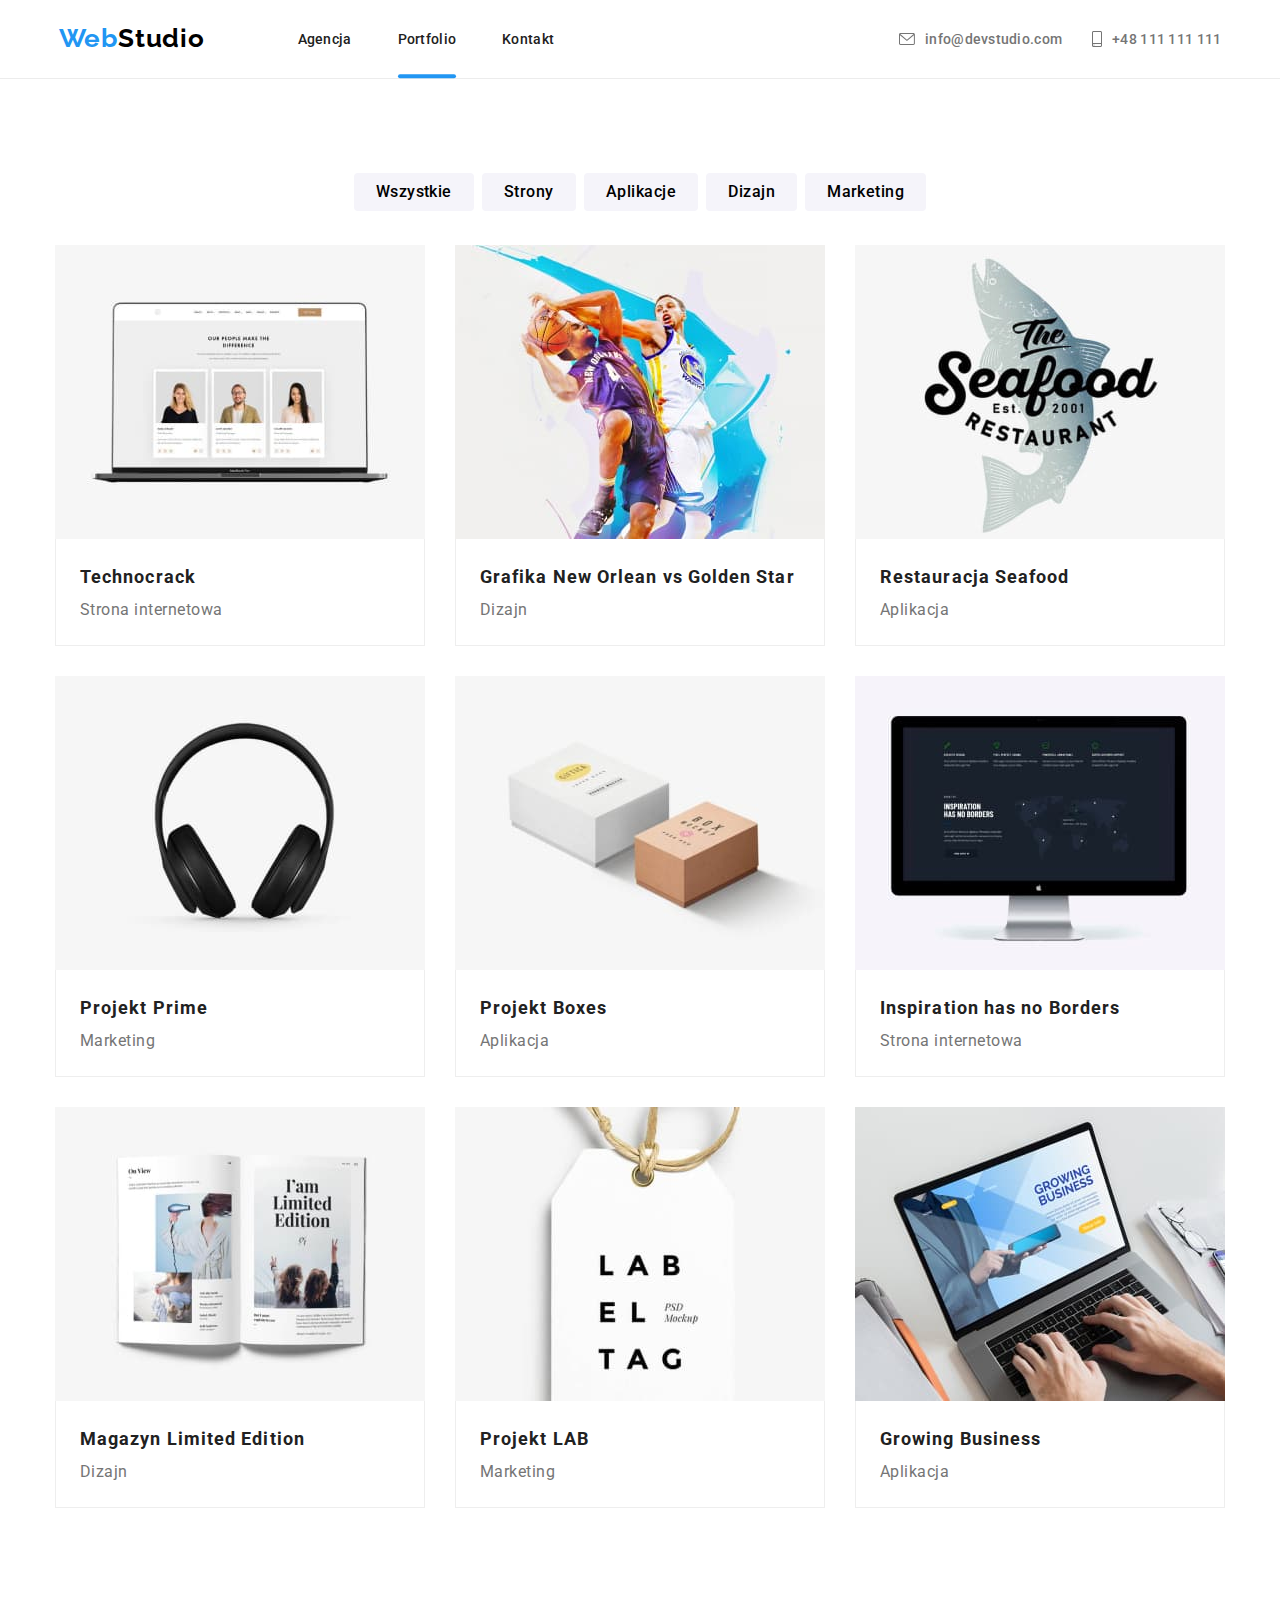
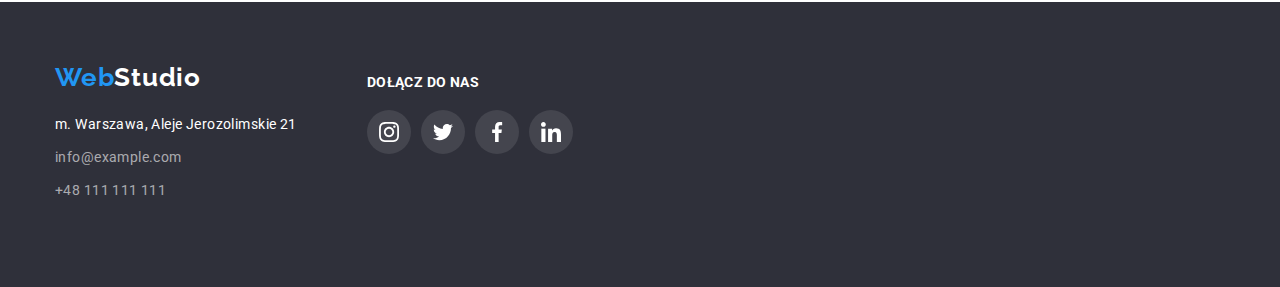
==== portfolio.html @ c6fe7dc9 "utworzenie repozytorium" ====
<!DOCTYPE html>
<html lang="en">
<head>
      <meta charset="UTF-8">
      <meta http-equiv="X-UA-Compatible" content="IE=edge">
      <meta name="viewport" content="width=device-width, initial-scale=1.0">
      <link rel="stylesheet" href="https://cdnjs.cloudflare.com/ajax/libs/modern-normalize/1.0.0/modern-normalize.min.css" />
      <link rel="stylesheet" href="css/style.css" />
      <link rel="preconnect" href="https://fonts.googleapis.com">
      <link rel="preconnect" href="https://fonts.gstatic.com" crossorigin>
      <link href="https://fonts.googleapis.com/css2?family=Raleway:wght@700&family=Roboto:wght@400;500;700;900&display=swap"
            rel="stylesheet">
      <title>Portfolio</title>
</head>
<body>
      <header class="main-header section">
            <div class="container">
                  <!--logo-->
                  <a class="logo-header" href="index.html"><span class="span-logo">Web</span>Studio</a>
                  <!--menu-->
                  <nav>
                        <ul class="navigation-list list">
                              <li class="navigation-item">
                                    <a class="navigation-item-link" href="index.html">Agencja</a>
                              </li>
                              <li class="navigation-item">
                                    <a class="navigation-item-link active" href="portfolio.html">Portfolio</a>
                              </li>
                              <li class="navigation-item">
                                    <a class="navigation-item-link" href="#">Kontakt</a>
                              </li>
                        </ul>
                  </nav>
      
                  <a class="navigation-mail" href="mailto:info@devstudio.com"><svg class="mail-icon" width="16" height="12">
                              <use href="images/icons.svg#icon-envelope"></use>
                        </svg>info@devstudio.com</a>
                  <a class="navigation-phone" href="tel:48111111111"><svg class="phone-icon" width="10" height="16">
                              <use href="images/icons.svg#icon-smartphone"></use>
                        </svg>+48 111 111 111</a>
            </div>
      </header>
      <main class="main-content">
            <div class="container">
            <section class="buttons section">
                  <ul class="buttons-list list">
                        <li class="buttons-list-item"><button class="buttons-list-item-button"  type="button">
                              Wszystkie
                        </button></li>
                        <li class="buttons-list-item"><button class="buttons-list-item-button" type="button">
                              Strony
                        </button></li>
                        <li class="buttons-list-item"><button class="buttons-list-item-button" type="button">
                              Aplikacje
                        </button></li>
                        <li class="buttons-list-item"><button class="buttons-list-item-button" type="button">
                              Dizajn
                        </button></li>
                        <li class="buttons-list-item"><button class="buttons-list-item-button" type="button">
                              Marketing
                        </button></li>
                  </ul>
            </section>
            </div>
            <section class="images section">
            <div class="container">
                  <ul class="images-list list">
                        <li class="images-list-item">
                              <figure class="images-list-item-figure">
                                    <div class="images-list-image-container">
                                          <img 
                                          src="images/portfoliostrona.jpg" 
                                          alt="laptop z otwartą stroną internetową"
                                          width="370"
                                          height="294">
                                          <div class="images-list-image-overlay">
                                              <p class="images-list-overlay-paragraph">Technocrack jest popularną platformą wykorzystywaną do rozpowszechniania koronawirusa. Firmy wykorzystują tę platformę do celów szpiegowskich i ataków na niezabezpieczone serwery konkurencji</p>  
                                          </div>
                                    </div>
                                    <figcaption class="images-caption"><span class="images-caption-title">Technocrack</br></span>Strona internetowa</figcaption>
                              </figure>
                        </li>
                        <li class="images-list-item">
                              <figure class="images-list-item-figure">
                                    <div class="images-list-image-container">
                                          <img 
                                          src="images/portfoliodizajn.jpg" 
                                          alt="koszykarze"
                                          width="370"
                                          height="294">
                                          <div class="images-list-image-overlay">
                                               <p class="images-list-overlay-paragraph">Technocrack jest popularną platformą wykorzystywaną do rozpowszechniania koronawirusa. Firmy wykorzystują tę platformę do celów szpiegowskich i ataków na niezabezpieczone serwery konkurencji</p> 
                                          </div>
                                    </div>
                                    <figcaption class="images-caption"><span class="images-caption-title">Grafika New Orlean vs Golden Star</br></span>Dizajn</figcaption>
                              </figure>
                        </li>
                        <li class="images-list-item">
                              <figure class="images-list-item-figure">
                                    <div class="images-list-image-container">
                                          <img 
                                          src="images/portfolioaplikacja.jpg" 
                                          alt="szyld restauracji seafood"
                                          width="370"
                                          height="294">
                                          <div class="images-list-image-overlay">
                                              <p class="images-list-overlay-paragraph">Technocrack jest popularną platformą wykorzystywaną do rozpowszechniania koronawirusa. Firmy wykorzystują tę platformę do celów szpiegowskich i ataków na niezabezpieczone serwery konkurencji</p>  
                                          </div>
                                    </div>
                                    <figcaption class="images-caption"><span class="images-caption-title">Restauracja Seafood</br></span>Aplikacja</figcaption>
                              </figure>
                        </li>
                        <li class="images-list-item">
                              <figure class="images-list-item-figure">
                                    <div class="images-list-image-container">
                                          <img 
                                          src="images/portfoliomarketing.jpg" 
                                          alt="słuchawki bezprzewodowe"
                                          width="370"
                                          height="294">
                                          <div class="images-list-image-overlay">
                                              <p class="images-list-overlay-paragraph">Technocrack jest popularną platformą wykorzystywaną do rozpowszechniania koronawirusa. Firmy wykorzystują tę platformę do celów szpiegowskich i ataków na niezabezpieczone serwery konkurencji</p>  
                                          </div>
                                    </div>
                                    <figcaption class="images-caption"><span class="images-caption-title">Projekt Prime</br></span>Marketing</figcaption>
                              </figure>
                        </li>
                        <li class="images-list-item">
                              <figure class="images-list-item-figure">
                                    <div class="images-list-image-container">
                                          <img 
                                          src="images/portfolioaplikacja2.jpg" 
                                          alt="białe i brązowe pudełko obok siebie"
                                          width="370"
                                          height="294">
                                          <div class="images-list-image-overlay">
                                               <p class="images-list-overlay-paragraph">Technocrack jest popularną platformą wykorzystywaną do rozpowszechniania koronawirusa. Firmy wykorzystują tę platformę do celów szpiegowskich i ataków na niezabezpieczone serwery konkurencji</p> 
                                          </div>
                                    </div>
                                    <figcaption class="images-caption"><span class="images-caption-title">Projekt Boxes</br></span>Aplikacja</figcaption>
                              </figure>
                        </li>
                        <li class="images-list-item">
                              <figure class="images-list-item-figure">
                                    <div class="images-list-image-container">
                                          <img 
                                          src="images/portfoliostrona2.jpg" 
                                          alt="monitor z wyświetloną na nim mapą świata"
                                          width="370"
                                          height="294">
                                          <div class="images-list-image-overlay">
                                              <p class="images-list-overlay-paragraph">Technocrack jest popularną platformą wykorzystywaną do rozpowszechniania koronawirusa. Firmy wykorzystują tę platformę do celów szpiegowskich i ataków na niezabezpieczone serwery konkurencji</p>  
                                          </div>
                                    </div>
                                    <figcaption class="images-caption"><span class="images-caption-title">Inspiration has no Borders</br></span>Strona internetowa</figcaption>
                              </figure>
                        </li>
                        <li class="images-list-item">
                              <figure class="images-list-item-figure">
                                    <div class="images-list-image-container">
                                          <img 
                                          src="images/portfoliodizajn2.jpg" 
                                          alt="otwarta książka w środku tekst i obrazek"
                                          width="370"
                                          height="294">
                                          <div class="images-list-image-overlay">
                                              <p class="images-list-overlay-paragraph">Technocrack jest popularną platformą wykorzystywaną do rozpowszechniania koronawirusa. Firmy wykorzystują tę platformę do celów szpiegowskich i ataków na niezabezpieczone serwery konkurencji</p>  
                                          </div>
                                    </div>
                                    <figcaption class="images-caption"><span class="images-caption-title">Magazyn Limited Edition</br></span>Dizajn</figcaption>
                              </figure>
                        </li>
                        <li class="images-list-item">
                              <figure class="images-list-item-figure">
                                    <div class="images-list-image-container">
                                          <img 
                                          src="images/portfoliomarketing2.jpg" 
                                          alt="zawieszka-label"
                                          width="370"
                                          height="294">
                                          <div class="images-list-image-overlay">
                                             <p class="images-list-overlay-paragraph">Technocrack jest popularną platformą wykorzystywaną do rozpowszechniania koronawirusa. Firmy wykorzystują tę platformę do celów szpiegowskich i ataków na niezabezpieczone serwery konkurencji</p>   
                                          </div>
                                    </div>
                                    <figcaption class="images-caption"><span class="images-caption-title">Projekt LAB</br></span>Marketing</figcaption>
                              </figure>
                        </li>
                        <li class="images-list-item">
                              <figure class="images-list-item-figure">
                                    <div class="images-list-image-container">
                                          <img 
                                          src="images/portfolioaplikacja3.jpg" 
                                          alt="osoba pracująca przy laptopie-widać tylko ręce na klawiaturze"
                                          width="370"
                                          height="294">
                                          <div class="images-list-image-overlay">
                                              <p class="images-list-overlay-paragraph">Technocrack jest popularną platformą wykorzystywaną do rozpowszechniania koronawirusa. Firmy wykorzystują tę platformę do celów szpiegowskich i ataków na niezabezpieczone serwery konkurencji</p>  
                                          </div>
                                    </div>
                                    <figcaption class="images-caption"><span class="images-caption-title">Growing Business</br></span>Aplikacja</figcaption>
                               </figure>
                        </li>
                  </ul>
            </div>
            </section>
      </main>
      <footer class="foot section">
            <div class="container">
                  <div class="foot-logo-address">
                        <div class="logo-footer-element">
                              <a class="logo-footer" href="index.html"><span class="span-logo">Web</span>Studio</a>
                        </div>
                        <!--Address-->
                        <address class="address"><span class="address-span">m. Warszawa, Aleje Jerozolimskie 21</span></br><span class="address-span"><a class="address-mail"
                                          href="mailto:info@example.com">info@example.com</a></span></br><span class="address-span"><a class="address-phone" href="tel:48111111111">+48 111 111 111</a></span>
                        </address>
                  </div>
                  <div class="social-foot">
                        <h3 class="head-three head-foot">Dołącz do nas</h3>
                        <ul class="foot-social-list list">
                              <li class="foot-social-list-item">
                                    <a href="#" class="foot-social-list-link">
                                          <svg class="foot-social-list-icon" width="20" height="20">
                                                <use href="images/icons.svg#icon-instagram"></use>
                                          </svg></a>
                              </li>
                              <li class="foot-social-list-item">
                                    <a href="#" class="foot-social-list-link">
                                          <svg class="foot-social-list-icon" width="20" height="20">
                                                <use href="images/icons.svg#icon-twitter"></use>
                                          </svg></a>
                              </li>
                              <li class="foot-social-list-item">
                                    <a href="#" class="foot-social-list-link">
                                          <svg class="foot-social-list-icon" width="20" height="20">
                                                <use href="images/icons.svg#icon-facebook"></use>
                                          </svg></a>
                              </li>
                              <li class="foot-social-list-item">
                                    <a href="#" class="foot-social-list-link">
                                          <svg class="foot-social-list-icon" width="20" height="20">
                                                <use href="images/icons.svg#icon-linkedin"></use>
                                          </svg></a>
                              </li>
                        </ul>
                  </div>
            </div>
      </footer>
</body>
</html>
---- css/style.css ----
:root {
  --main-font: "Roboto", sans-serif;
  --second-font: "Raleway", sans-serif;
  --main-color: #212121;
  --second-color: #757575;
  --third-color: #ffffff;
  --decorative-color: #2196f3;
  --main-background-color: #2f303a;
  --logo-header-color: #000000;
  --second-background-color: #f5f4fa;
  --menu-border-color: #ECECEC;
  --portfolio-list-border-color: #EEE;
  --icon-color-first: #AFB1B8;
}

body {
  font-family: var(--main-font), "Raleway", sans-serif;
  color: var(--main-color);
  max-width: 1600px;
  margin: 0 auto;
}

h1,
h2,
h3,
h4,
h5,
h6 {
  margin: 0;
}

ul,
ol {
  padding: 0;
  margin: 0;
}

p {
  padding: 0;
}

img {
  display: block;
}





.list {
  list-style: none;
}

.container {
  width: 1200px;
  padding: 0 15px;
  margin: 0 auto;
}

.section {
  padding-bottom: 94px;
  padding-top: 94px;
}

.head-two {
  font-weight: 700;
  font-size: 36px;
  font-weight: 700;
  font-size: 36px;
  line-height: 1.167;
  text-align: center;
  letter-spacing: 0.03em;
  padding-bottom: 50px;
  
}

.head-three {
  font-weight: 700;
  font-size: 14px;
  line-height: 1.143;
  letter-spacing: 0.03em;
  text-transform: uppercase;
}

.span-logo {
  color: var(--decorative-color);
}

/* HEADER */

.main-header .container {
  display: flex;
  align-items: center;
  justify-content: center;
}

.main-header {
  padding: 0;
  padding-top: 24px;
  padding-bottom: 24px;
  border-bottom: 1px solid var(--menu-border-color);
}



/* logo */
.logo-header {
  color: var(--logo-header-color);
  font-family: var(--second-font);
  font-weight: 700;
  font-size: 26px;
  letter-spacing: 0.03em;
  text-decoration: none;
  margin-right: 93px;
}

/* navigation */
.navigation-list {
  display: flex;
  align-items: center;
  margin-right: 345px;
}

.navigation-item:not(:last-child) {
  margin-right: 46px;
}

.navigation-item {
  position: relative;
}


.navigation-item-link {
  display: inline-block;
  position: relative;
  font-weight: 500;
  font-size: 14px;
  line-height: 1.143;
  letter-spacing: 0.02em;
  text-decoration: none;
  color: var(--main-color);
  transition-property: color;
  transition-duration: 250ms;
  transition-timing-function: cubic-bezier(0.4, 0, 0.2, 1);
}

.navigation-item-link:hover,
.navigation-item-link:focus {
  color: var(--decorative-color);
}

.navigation-item-link::after {
  content: "";
  position: absolute;
  width: 100%;
  height: 0;
  bottom: 0;
  left: 0;
  background-color: var(--decorative-color);
  transform: translateY(25px);
  border-radius: 2px;
  transition: height 250ms cubic-bezier(0.4, 0, 0.2, 1),
              transform 250ms cubic-bezier(0.4, 0, 0.2, 1);
}

.navigation-item-link:hover::after,
.navigation-item-link:focus::after {
  height: 4px;
  transform: translateY(31.25px)
}

.active::after {
  content: "";
  display: block;
  position: absolute;
  width: 100%;
  height: 4px;
  bottom: 0;
  left: 0;
  background-color: var(--decorative-color);
  transform: translateY(31.25px);
  border-radius: 2px;
}


.mail-icon {
  margin-right: 10px;
}

.phone-icon {
  margin-right: 10px;
}

.navigation-mail {
  margin-right: 30px;
}

.navigation-mail,
.navigation-phone {
  font-weight: 500;
  font-size: 14px;
  line-height: 1.143;
  letter-spacing: 0.02em;
  text-decoration: none;
  color: var(--second-color);
  display: flex;
  align-items: center;
  fill: var(--second-color);
  transition-property: color, fill;
  transition-duration: 250ms;
  transition-timing-function: cubic-bezier(0.4, 0, 0.2, 1);
}

.navigation-mail:hover,
.navigation-mail:focus,
.navigation-phone:hover,
.navigation-phone:focus {
  color: var(--decorative-color);
  fill: var(--decorative-color);
}

/* header */

.solutions .container {
  padding: 200px 0;
}

.solutions {
  background-color: var(--main-background-color);
  background-image: 
  linear-gradient(rgba(47, 48, 58, 0.4), rgba(47, 48, 58, 0.4)),
  url("../images/backgroundimg1.jpg");
  background-repeat: no-repeat;
  background-size: 1600px;
  padding: 0;
}

.head-one {
  font-weight: 900;
  font-size: 44px;
  line-height: 1.36;
  text-align: center;
  letter-spacing: 0.06em;
  text-transform: uppercase;
  color: var(--third-color);
  white-space: pre;
  margin-bottom: 30px;
}

.button-one {
  display: block;
  font-weight: 700;
  font-size: 16px;
  line-height: 1.875;
  text-align: center;
  letter-spacing: 0.06em;
  color: var(--third-color);
  background-color: var(--decorative-color);
  box-shadow: 0px 4px 4px rgba(0, 0, 0, 0.15);
  border-style: none;
  border-radius: 4px;
  cursor: pointer;
  padding: 10px 41px;
  margin: 0 auto;
}


/* Nasze atuty */

.advantages-icon {
  background-color: var(--second-background-color);
  width: 270px;
  height: 120px;
  border-radius: 4px;
  padding: 25px 100px;
  margin-bottom: 30px;
  filter: drop-shadow(0px 4px 4px rgba(0, 0, 0, 0.25));
}

.advantages-list {
  display: flex;
  justify-content: center;
}

.advantages-item:not(:last-child) {
  margin-right: 30px;
}

.advantages-item-paragraph {
  font-size: 14px;
  line-height: 1.714;
  letter-spacing: 0.03em;
  color: var(--second-color);
  white-space: pre;
}

/* Czym się zajmujemy */

.activities {
  padding-top: 0;
  display: flex;
  justify-content: center;
}

.activities-list {
  display: flex;
  justify-content: center;
}

.activities-item {
  position: relative;
}

.activities-item:not(:last-child) {
  margin-right: 30px;
}

.activities-image-label {
  position: absolute;
  background-color: rgba(47, 48, 58, 0.8);
  padding: 27px 90px;
  width: 100%;
  bottom: 0;
  left: 0;
  z-index: 1;
}

.activities-label-paragraph {
  font-weight: 700;
  font-size: 14px;
  line-height: 1.143;
  text-align: center;
  letter-spacing: 0.03em;
  text-transform: uppercase;
  color: var(--third-color);
  margin: 0 auto;
}

/* Nasz zespół */

.team {
  background-color: var(--second-background-color);
}

.team-list {
  display: flex;
  justify-content: center;
}

.team-list-item:not(:last-child) {
  margin-right: 30px;
}

.team-list-item-figure {
  box-shadow: 0px 1px 3px rgba(0, 0, 0, 0.12),
  0px 1px 1px rgba(0, 0, 0, 0.14),
  0px 2px 1px rgba(0, 0, 0, 0.2);
  border-radius: 0px 0px 4px 4px;
  margin: 0;
}

.team-caption {
  display: inline-block;
  font-weight: 500;
  font-size: 16px;
  line-height: 1.186;
  text-align: center;
  letter-spacing: 0.03em;
  background-color: var(--third-color);
  width: 270px;
  padding-top: 30px;
  padding-bottom: 30px;
}

.team-span-caption {
  display: inline-block;
  font-weight: 400;
  font-size: 16px;
  line-height: 1.188;
  text-align: center;
  letter-spacing: 0.03em;
  color: var(--second-color);
  margin-top: 10px;
  margin-bottom: 16px;
}

/* social icon */

.team-social-list {
  display: flex;
  justify-content: center;
  align-items: center;
}

.social-list-item:not(:last-child) {
  margin-right: 10px;
}

.social-list-link {
  display: flex;
  padding: 12px;
  border-radius: 50%;
  fill: var(--icon-color-first);
  transition-property: fill, background-color;
  transition-duration: 250ms;
  transition-timing-function: cubic-bezier(0.4, 0, 0.2, 1);
}

.social-list-link:hover,
.social-list-link:focus {
  fill: var(--third-color);
  background-color: var(--decorative-color);
}


/* Nasi klienci */

.clients-list {
  display: flex;
  justify-content: center;
  align-items: center;
}

.clients-list-item:not(:last-child) {
  margin-right: 30px;
}

.clients-list-link {
  display: flex;
  padding: 16px 32px;
  border-radius: 4px;
  border: 1px solid var(--icon-color-first);
  fill: var(--icon-color-first);
  transition-property: fill, border-color;
  transition-duration: 250ms;
  transition-timing-function: cubic-bezier(0.4, 0, 0.2, 1);
}

.clients-list-link:hover,
.clients-list-link:focus {
  fill: var(--decorative-color);
  border-color: var(--decorative-color);
}



/* footer */
.foot {
  background-color: var(--main-background-color);
  padding: 0;
}

.foot .container {
  display: flex;
}




.address {
  display: inline-block;
  font-style: normal;
  font-weight: 400;
  font-size: 14px;
  line-height: 1.714;
  letter-spacing: 0.03em;
  color: var(--third-color);
  padding-bottom: 60px;
  white-space: pre;
}

.address-mail,
.address-phone {
  font-weight: 400;
  font-size: 14px;
  line-height: 1.714;
  letter-spacing: 0.03em;
  color: rgba(255, 255, 255, 0.6);
  text-decoration: none;
  transition-property: color;
  transition-duration: 250ms;
  transition-timing-function: cubic-bezier(0.4, 0, 0.2, 1);
}

.address-mail:hover,
.address-mail:focus,
.address-phone:hover,
.address-phone:focus {
  color: var(--decorative-color);
}

.address-span:not(:last-child) {
  display: inline-block;
  margin-bottom: 9px;
}

.logo-footer {
  display: inline-block;
  font-family: var(--second-font);
  font-style: normal;
  font-weight: 700;
  font-size: 26px;
  line-height: 1.192;
  letter-spacing: 0.03em;
  color: var(--third-color);
  text-decoration: none;
  margin-bottom: 20px;
}

.logo-footer-element {
  padding-top: 60px;
}

/* social foot */
.head-foot {
  color: var(--third-color);
  margin-bottom: 20px;
}

.foot-social-list {
  display: flex;
  justify-content: flex-start;
  align-items: center;
}

.foot-social-list-item:not(:last-child) {
  margin-right: 10px;
}

.foot-social-list-link {
  display: flex;
  padding: 12px;
  border-radius: 50%;
  fill: var(--third-color);
  background-color: rgba(255, 255, 255, 0.1);
  transition-property: background-color;
  transition-duration: 250ms;
  transition-timing-function: cubic-bezier(0.4, 0, 0.2, 1);
}

.foot-social-list-link:hover,
.foot-social-list-link:focus {
  fill: var(--third-color);
  background-color: var(--decorative-color);
}



.social-foot {
  padding-top: 72px;
}

.foot-logo-address {
  margin-right: 70px;
}


/* Portfolio */


/* Portfolio buttons */

.buttons {
  padding-bottom: 34px;
}

.buttons-list {
  display: flex;
  justify-content: center;
}



.buttons-list-item:not(:last-child) {
  margin-right: 8px;
}

.buttons-list-item-button {
  font-weight: 500;
  font-size: 16px;
  line-height: 1.625;
  text-align: center;
  letter-spacing: 0.03em;
  background-color: var(--second-background-color);
  border-radius: 4px;
  border-style: none;
  box-shadow: none;
  cursor: pointer;
  height: 38px;
  padding: 6px 22px;
  transition-property: color, background-color, box-shadow;
  transition-duration: 250ms;
  transition-timing-function: cubic-bezier(0.4, 0, 0.2, 1);
}


.buttons-list-item-button:hover,
.buttons-list-item-button:focus {
  color: var(--third-color);
  background-color: var(--decorative-color);
  box-shadow: 0px 3px 1px rgba(0, 0, 0, 0.1), 0px 1px 2px rgba(0, 0, 0, 0.08),
    0px 2px 2px rgba(0, 0, 0, 0.12);
}

.images .container {
  display: flex;
  justify-content: center;
}

.images {
  padding-top: 0;
}

.images-list {
  display: flex;
  flex-wrap: wrap;
  margin-right: -30px;
  margin-top: -30px;
}

.images-list-item {
  margin-right: 30px;
  margin-top: 30px;
  flex-basis: calc(100% / 3 - 30px);
}

.images-list-item:nth-of-type(3n) {
  margin-right: 0;
}




.images-list-item-figure {
  margin: 0;
  transition-property: box-shadow;
  transition-duration: 250ms;
  transition-timing-function: cubic-bezier(0.4, 0, 0.2, 1);
}

.images-list-item-figure:hover {
  box-shadow: 0px 1px 1px rgba(0, 0, 0, 0.12),
  0px 4px 4px rgba(0, 0, 0, 0.06),
  1px 4px 6px rgba(0, 0, 0, 0.16);
  cursor: pointer;
}

.images-list-image-container {
  position: relative;
  overflow: hidden;
}

.images-list-image-overlay {
  position: absolute;
  bottom: 0;
  left: 0;
  width: 100%;
  height: 100%;
  padding: 49px;
  padding-left: 24px;
  background-color: rgba(33, 150, 243, 0.9);
  transform: translateY(100%);
}

.images-list-overlay-paragraph {
  font-size: 18px;
  line-height: 1.556;
  color: var(--third-color);
  margin: 0;
}

.images-list-item-figure .images-list-image-overlay {
  transition-property: transform;
  transition-duration: 250ms;
  transition-timing-function: cubic-bezier(0.4, 0, 0.2, 1);
}

.images-list-item-figure:hover .images-list-image-overlay {
  transform: translateY(0);
}

.images-caption-title {
  font-weight: 700;
  font-size: 18px;
  line-height: 2;
  letter-spacing: 0.06em;
  color: var(--main-color);
}

.images-caption {
  font-weight: 400;
  font-size: 16px;
  line-height: 1.875;
  letter-spacing: 0.03em;
  color: var(--second-color);
  padding: 20px 24px;
  border-right: 1px solid var(--portfolio-list-border-color);
  border-left: 1px solid var(--portfolio-list-border-color);
  border-bottom: 1px solid var(--portfolio-list-border-color);
}

/* okno modalne */

.backdrop {
  position: fixed;
  left: 0;
  top: 0;
  width: 100%;
  height: 100%;
  background-color: rgba(0, 0, 0, 0.2);
  transition: opacity 250ms cubic-bezier(0.4, 0, 0.2, 1);
}

.modal {
  position: absolute;
  top: 50%;
  left: 50%;
  transform: translate(-50%,-50%);
  width: 528px;
  min-height: 581px;
  background-color: var(--third-color);
}

.close-btn {
  position: absolute;
  width: 30px;
  height: 30px;
  padding: 6px;
  border-radius: 50%;
  background-color: transparent;
  border: 1px solid rgba(0, 0, 0, 0.1);
  position: absolute;
  top: 8px;
  right: 8px;
  cursor: pointer;
}

.is-hidden {
  opacity: 0;
  pointer-events: none;
}
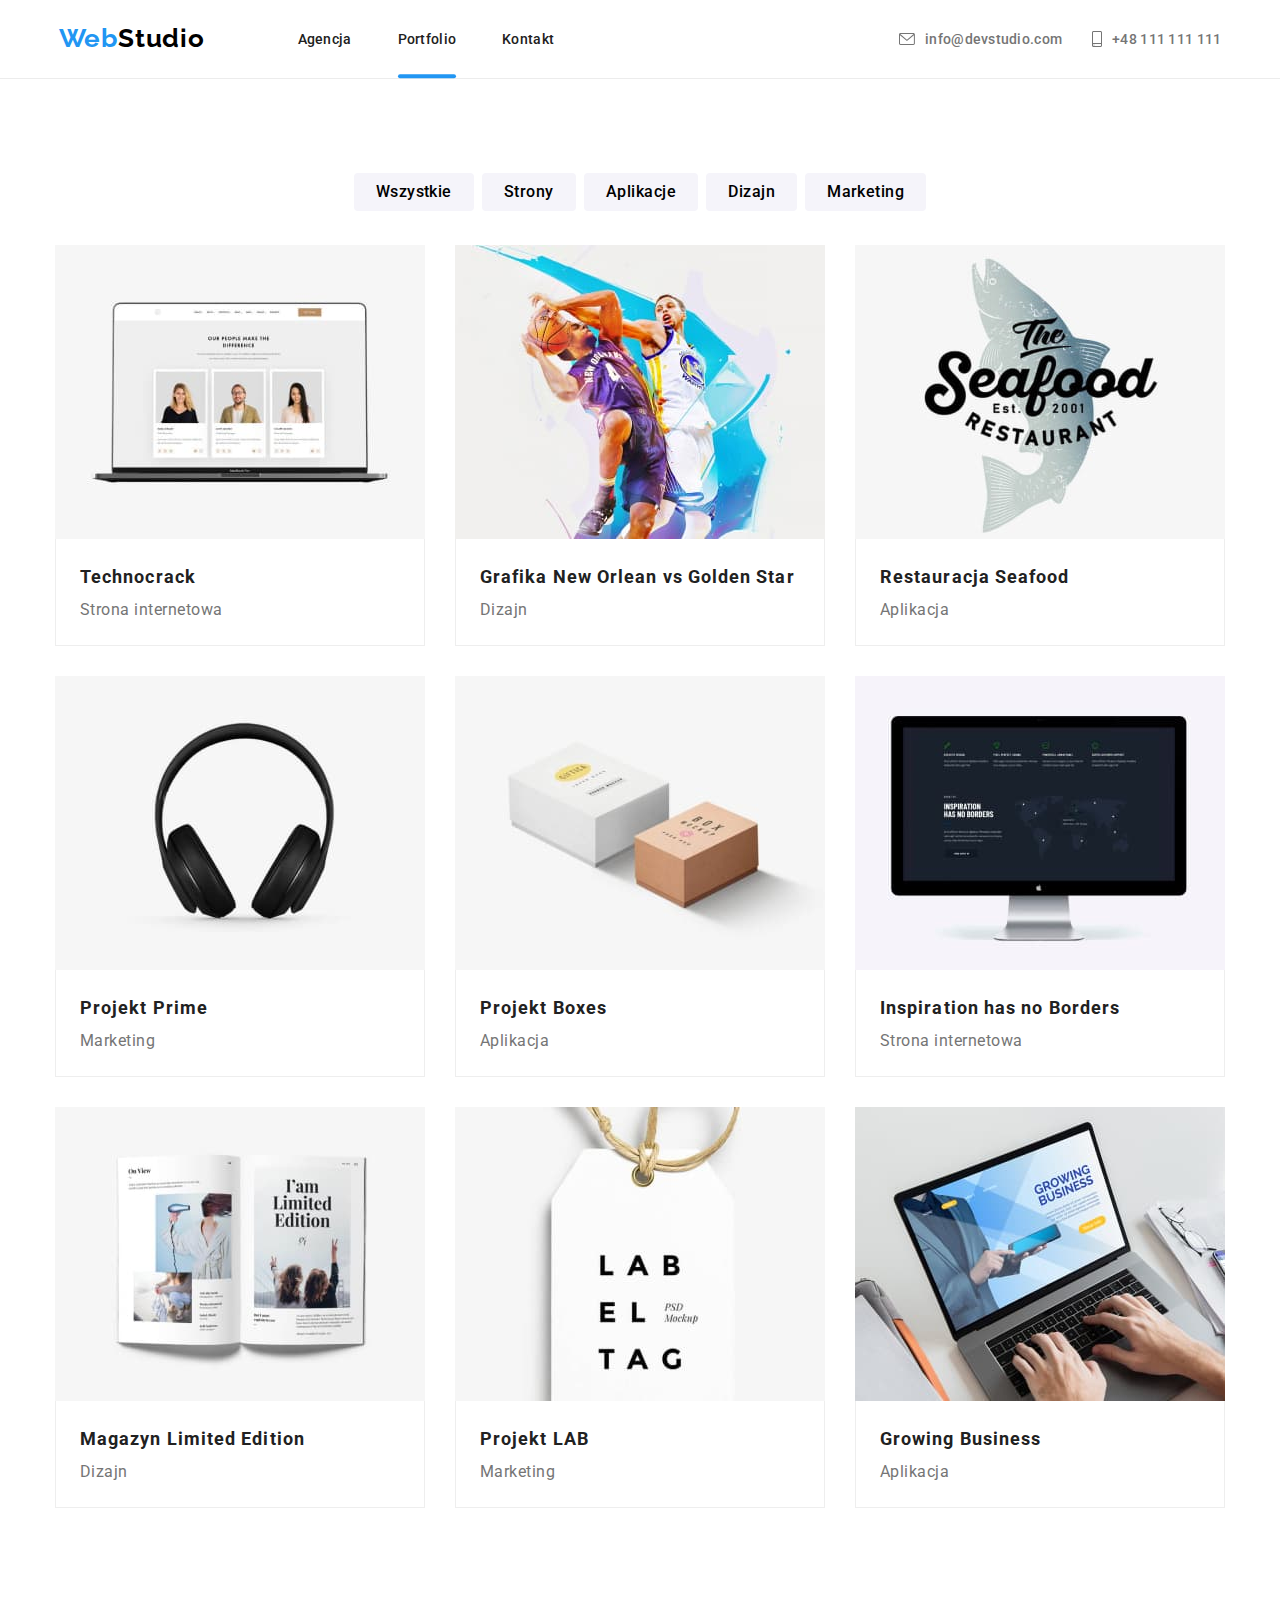
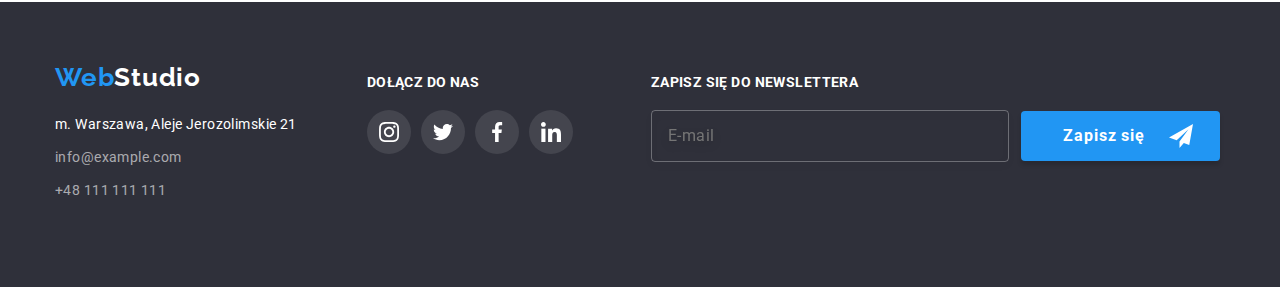
==== commit 6120690e: "dodanie form do portfolio" ====
--- a/portfolio.html
+++ b/portfolio.html
@@ -244,6 +244,15 @@
                               </li>
                         </ul>
                   </div>
+                  <div class="foot-newsletter-container">
+                        <h3 class="head-three head-foot">Zapisz się do newslettera</h3>
+                        <form action="#" class="foot-newsletter-form">
+                              <input type="email" name="user-email" placeholder="E-mail" class="foot-newsletter-form-input">
+                              <button type="submit" class="foot-newsletter-submit">Zapisz się <svg class="submit-icon">
+                                          <use href="images/icons.svg#icon-send"></use>
+                                    </svg></button>
+                        </form>
+                  </div>
             </div>
       </footer>
 </body>
--- a/css/style.css
+++ b/css/style.css
@@ -554,6 +554,62 @@
   margin-right: 70px;
 }
 
+/* Foot form */
+
+.foot-newsletter-container {
+  padding-top: 72px;
+  margin-left: 78px;
+}
+
+.foot-newsletter-form {
+  display: flex;
+  align-items: center;
+}
+
+.foot-newsletter-form-input {
+  width: 358px;
+  padding: 15px 0;
+  padding-left: 16px;
+  margin-right: 12px;
+  background-color: transparent;
+  border: 1px solid rgba(255, 255, 255, 0.3);
+  filter: drop-shadow(0px 4px 4px rgba(0, 0, 0, 0.15));
+  border-radius: 4px;
+}
+
+.foot-newsletter-form-input:placeholder-shown {
+  font-size: 16px;
+  line-height: 1.25;
+  letter-spacing: 0.03em;
+  color: rgba(255, 255, 255, 0.6);
+}
+
+.foot-newsletter-submit {
+  display: flex;
+  align-items: center;
+  padding: 10px;
+  padding-left: 42px;
+  padding-right: 27px;
+  background-color: var(--decorative-color);
+  border-style: none;
+  box-shadow: 0px 4px 4px rgba(0, 0, 0, 0.15);
+  border-radius: 4px;
+  font-weight: 700;
+  text-align: center;
+  font-size: 16px;
+  line-height: 1.875;
+  letter-spacing: 0.06em;
+  color: var(--third-color);
+  cursor: pointer;
+}
+
+.submit-icon {
+  margin-left: 24px;
+  width: 24px;
+  height: 24px;
+  fill: var(--third-color);
+}
+
 
 /* Portfolio */
 
@@ -719,6 +775,7 @@
   width: 528px;
   min-height: 581px;
   background-color: var(--third-color);
+  padding: 40px;
 }
 
 .close-btn {
@@ -740,3 +797,136 @@
   pointer-events: none;
 }
 
+.modal-form-header {
+  font-weight: 700;
+  font-size: 20px;
+  line-height: 1.15;
+  text-align: center;
+  letter-spacing: 0.03em;
+  color: var(--main-color);
+  margin-bottom: 12px;
+}
+
+.modal-form {
+  display: block;
+}
+
+.modal-form-field {
+  font-size: 12px;
+  line-height: 1.167;
+  letter-spacing: 0.01em;
+  color: var(--second-color);
+  margin-bottom: 10px;
+}
+
+.modal-form-input-wrapper {
+  display: block;
+  position: relative;
+  margin-top: 4px; 
+  margin-bottom: 10px;
+}
+
+.modal-form-area-wrapper {
+  display: block;
+  position: relative;
+  margin-top: 4px;
+  margin-bottom: 20px;
+}
+
+.modal-form-input {
+  width: 100%;
+  height: 40px;
+  border: 1px solid rgba(33, 33, 33, 0.2);
+  border-radius: 4px;
+  padding-left: 42px;
+  transition: border-color 250ms cubic-bezier(0.4, 0, 0.2, 1);
+}
+
+.modal-form-input:focus {
+  outline: none;
+  border-color: var(--decorative-color);
+}
+
+.modal-form-input:focus + .modal-form-icon {
+  fill: var(--decorative-color);
+}
+
+.modal-form-icon {
+  position: absolute;
+  left: 12px;
+  top: 50%;
+  transform: translateY(-50%);
+  width: 18px;
+  height: 18px;
+  transition: fill 250ms cubic-bezier(0.4, 0, 0.2, 1);
+}
+
+.modal-form-message {
+  width: 100%;
+  height: 120px;
+  padding: 12px 16px;
+  border: 1px solid rgba(33, 33, 33, 0.2);
+  border-radius: 4px;
+  resize: none;
+  transition: border-color 250ms cubic-bezier(0.4, 0, 0.2, 1);
+}
+
+.modal-form-message:focus {
+  outline: none;
+  border-color: var(--decorative-color);
+}
+
+.modal-form-message:placeholder-shown {
+  font-size: 12px;
+  line-height: 1.167;
+  letter-spacing: 0.01em;
+  color: rgba(117, 117, 117, 0.5);
+}
+
+.modal-form-policy-wrapper {
+  display: block;
+  padding: 0 14px;
+  margin-bottom: 30px;
+}
+
+.modal-form-policy-label {
+  font-size: 14px;
+  line-height: 1.714;
+  letter-spacing: 0.03em;
+  color: var(--second-color);
+}
+
+.modal-form-policy-label::before {
+  content: "";
+  display: block;
+  width: 16px;
+  height: 16px;
+  background-size: cover;
+  background-repeat: no-repeat;
+  background-image: url("images/icons.svg#icon-phoneinput");
+}
+
+.policy-link {
+  color: var(--decorative-color);
+}
+
+.modal-form-policy-check {
+  width: 16px;
+  height: 16px;
+}
+
+.modal-form-submit {
+  display: block;
+  font-weight: 700;
+  font-size: 16px;
+  line-height: 1.875;
+  letter-spacing: 0.06em;
+  width: 200px;
+  color: var(--third-color);
+  background-color: var(--decorative-color) ;
+  box-shadow: 0px 4px 4px rgba(0, 0, 0, 0.15);
+  border-style: none;
+  border-radius: 4px;
+  padding: 10px 76px;
+  margin: 0 auto;
+}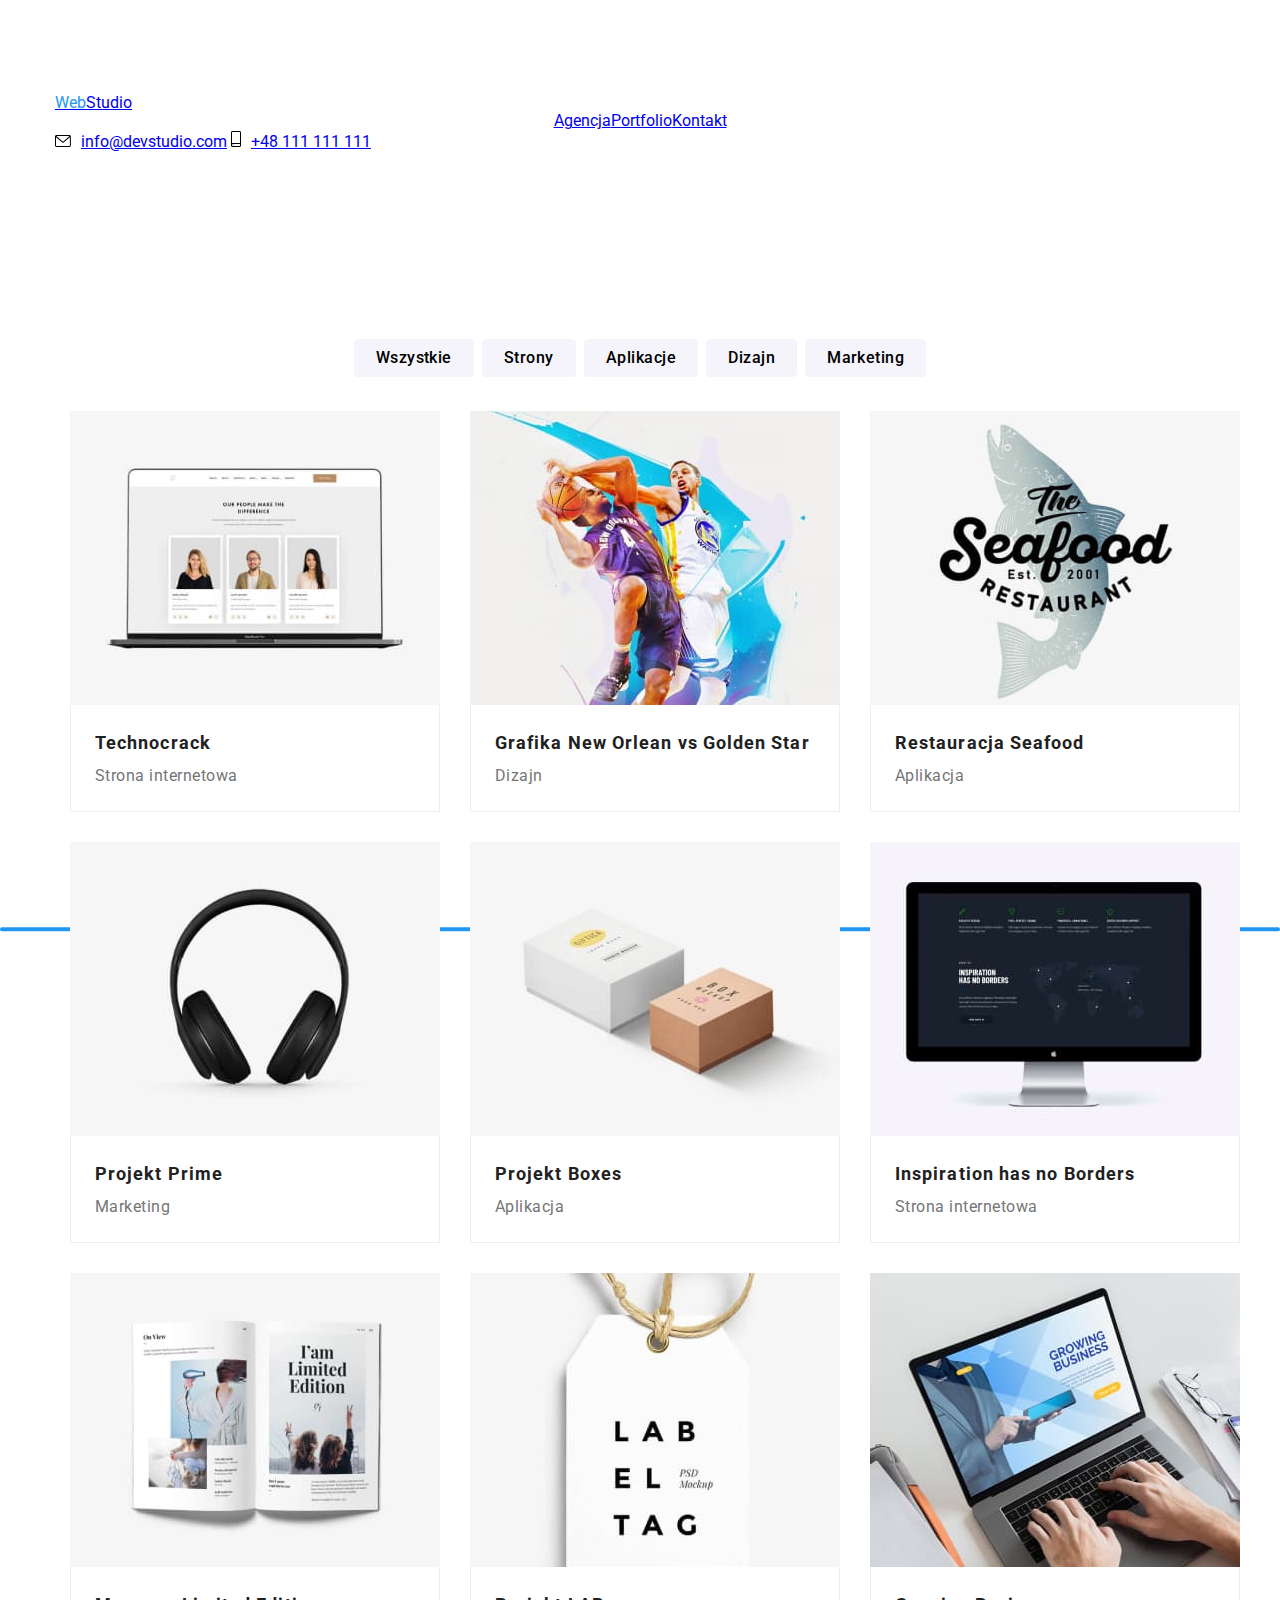
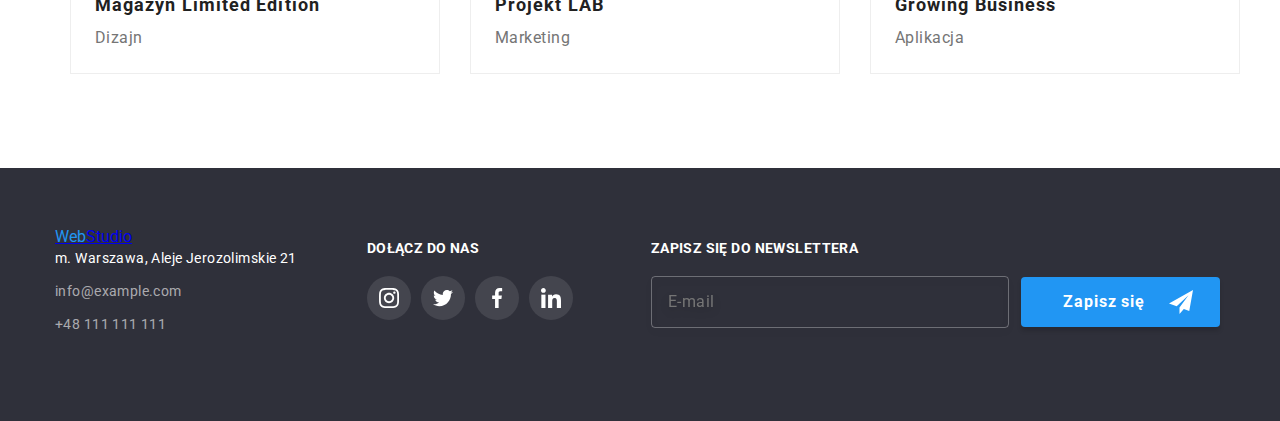
==== commit 6f137727: "poprawa BEM" ====
--- a/portfolio.html
+++ b/portfolio.html
@@ -77,7 +77,7 @@
                                               <p class="images-list-overlay-paragraph">Technocrack jest popularną platformą wykorzystywaną do rozpowszechniania koronawirusa. Firmy wykorzystują tę platformę do celów szpiegowskich i ataków na niezabezpieczone serwery konkurencji</p>  
                                           </div>
                                     </div>
-                                    <figcaption class="images-caption"><span class="images-caption-title">Technocrack</br></span>Strona internetowa</figcaption>
+                                    <figcaption class="images-caption"><span class="images-caption-title">Technocrack<br></span>Strona internetowa</figcaption>
                               </figure>
                         </li>
                         <li class="images-list-item">
@@ -92,7 +92,7 @@
                                                <p class="images-list-overlay-paragraph">Technocrack jest popularną platformą wykorzystywaną do rozpowszechniania koronawirusa. Firmy wykorzystują tę platformę do celów szpiegowskich i ataków na niezabezpieczone serwery konkurencji</p> 
                                           </div>
                                     </div>
-                                    <figcaption class="images-caption"><span class="images-caption-title">Grafika New Orlean vs Golden Star</br></span>Dizajn</figcaption>
+                                    <figcaption class="images-caption"><span class="images-caption-title">Grafika New Orlean vs Golden Star<br></span>Dizajn</figcaption>
                               </figure>
                         </li>
                         <li class="images-list-item">
@@ -107,7 +107,7 @@
                                               <p class="images-list-overlay-paragraph">Technocrack jest popularną platformą wykorzystywaną do rozpowszechniania koronawirusa. Firmy wykorzystują tę platformę do celów szpiegowskich i ataków na niezabezpieczone serwery konkurencji</p>  
                                           </div>
                                     </div>
-                                    <figcaption class="images-caption"><span class="images-caption-title">Restauracja Seafood</br></span>Aplikacja</figcaption>
+                                    <figcaption class="images-caption"><span class="images-caption-title">Restauracja Seafood<br></span>Aplikacja</figcaption>
                               </figure>
                         </li>
                         <li class="images-list-item">
@@ -122,7 +122,7 @@
                                               <p class="images-list-overlay-paragraph">Technocrack jest popularną platformą wykorzystywaną do rozpowszechniania koronawirusa. Firmy wykorzystują tę platformę do celów szpiegowskich i ataków na niezabezpieczone serwery konkurencji</p>  
                                           </div>
                                     </div>
-                                    <figcaption class="images-caption"><span class="images-caption-title">Projekt Prime</br></span>Marketing</figcaption>
+                                    <figcaption class="images-caption"><span class="images-caption-title">Projekt Prime<br></span>Marketing</figcaption>
                               </figure>
                         </li>
                         <li class="images-list-item">
@@ -137,7 +137,7 @@
                                                <p class="images-list-overlay-paragraph">Technocrack jest popularną platformą wykorzystywaną do rozpowszechniania koronawirusa. Firmy wykorzystują tę platformę do celów szpiegowskich i ataków na niezabezpieczone serwery konkurencji</p> 
                                           </div>
                                     </div>
-                                    <figcaption class="images-caption"><span class="images-caption-title">Projekt Boxes</br></span>Aplikacja</figcaption>
+                                    <figcaption class="images-caption"><span class="images-caption-title">Projekt Boxes<br></span>Aplikacja</figcaption>
                               </figure>
                         </li>
                         <li class="images-list-item">
@@ -152,7 +152,7 @@
                                               <p class="images-list-overlay-paragraph">Technocrack jest popularną platformą wykorzystywaną do rozpowszechniania koronawirusa. Firmy wykorzystują tę platformę do celów szpiegowskich i ataków na niezabezpieczone serwery konkurencji</p>  
                                           </div>
                                     </div>
-                                    <figcaption class="images-caption"><span class="images-caption-title">Inspiration has no Borders</br></span>Strona internetowa</figcaption>
+                                    <figcaption class="images-caption"><span class="images-caption-title">Inspiration has no Borders<br></span>Strona internetowa</figcaption>
                               </figure>
                         </li>
                         <li class="images-list-item">
@@ -167,7 +167,7 @@
                                               <p class="images-list-overlay-paragraph">Technocrack jest popularną platformą wykorzystywaną do rozpowszechniania koronawirusa. Firmy wykorzystują tę platformę do celów szpiegowskich i ataków na niezabezpieczone serwery konkurencji</p>  
                                           </div>
                                     </div>
-                                    <figcaption class="images-caption"><span class="images-caption-title">Magazyn Limited Edition</br></span>Dizajn</figcaption>
+                                    <figcaption class="images-caption"><span class="images-caption-title">Magazyn Limited Edition<br></span>Dizajn</figcaption>
                               </figure>
                         </li>
                         <li class="images-list-item">
@@ -182,7 +182,7 @@
                                              <p class="images-list-overlay-paragraph">Technocrack jest popularną platformą wykorzystywaną do rozpowszechniania koronawirusa. Firmy wykorzystują tę platformę do celów szpiegowskich i ataków na niezabezpieczone serwery konkurencji</p>   
                                           </div>
                                     </div>
-                                    <figcaption class="images-caption"><span class="images-caption-title">Projekt LAB</br></span>Marketing</figcaption>
+                                    <figcaption class="images-caption"><span class="images-caption-title">Projekt LAB<br></span>Marketing</figcaption>
                               </figure>
                         </li>
                         <li class="images-list-item">
@@ -197,7 +197,7 @@
                                               <p class="images-list-overlay-paragraph">Technocrack jest popularną platformą wykorzystywaną do rozpowszechniania koronawirusa. Firmy wykorzystują tę platformę do celów szpiegowskich i ataków na niezabezpieczone serwery konkurencji</p>  
                                           </div>
                                     </div>
-                                    <figcaption class="images-caption"><span class="images-caption-title">Growing Business</br></span>Aplikacja</figcaption>
+                                    <figcaption class="images-caption"><span class="images-caption-title">Growing Business<br></span>Aplikacja</figcaption>
                                </figure>
                         </li>
                   </ul>
@@ -211,8 +211,8 @@
                               <a class="logo-footer" href="index.html"><span class="span-logo">Web</span>Studio</a>
                         </div>
                         <!--Address-->
-                        <address class="address"><span class="address-span">m. Warszawa, Aleje Jerozolimskie 21</span></br><span class="address-span"><a class="address-mail"
-                                          href="mailto:info@example.com">info@example.com</a></span></br><span class="address-span"><a class="address-phone" href="tel:48111111111">+48 111 111 111</a></span>
+                        <address class="address"><span class="address-span">m. Warszawa, Aleje Jerozolimskie 21</span><br><span class="address-span"><a class="address-mail"
+                                          href="mailto:info@example.com">info@example.com</a></span><br><span class="address-span"><a class="address-phone" href="tel:48111111111">+48 111 111 111</a></span>
                         </address>
                   </div>
                   <div class="social-foot">
--- a/css/style.css
+++ b/css/style.css
@@ -3,14 +3,14 @@
   --second-font: "Raleway", sans-serif;
   --main-color: #212121;
   --second-color: #757575;
-  --third-color: #ffffff;
+  --white-color: #ffffff;
   --decorative-color: #2196f3;
   --main-background-color: #2f303a;
-  --logo-header-color: #000000;
+  --black-color: #000000;
   --second-background-color: #f5f4fa;
   --menu-border-color: #ECECEC;
   --portfolio-list-border-color: #EEE;
-  --icon-color-first: #AFB1B8;
+  --icon-first-color: #AFB1B8;
 }
 
 body {
@@ -48,6 +48,9 @@
 
 
 .list {
+  display: flex;
+  justify-content: center;
+  align-items: center;
   list-style: none;
 }
 
@@ -88,13 +91,13 @@
 
 /* HEADER */
 
-.main-header .container {
+.page-header .container {
   display: flex;
   align-items: center;
   justify-content: center;
 }
 
-.main-header {
+.page-header {
   padding: 0;
   padding-top: 24px;
   padding-bottom: 24px;
@@ -104,33 +107,33 @@
 
 
 /* logo */
-.logo-header {
-  color: var(--logo-header-color);
+.logo {
   font-family: var(--second-font);
   font-weight: 700;
   font-size: 26px;
+  line-height: 1.192;
   letter-spacing: 0.03em;
   text-decoration: none;
+}
+
+.page-header__logo {
   margin-right: 93px;
+  color: var(--black-color);
 }
 
 /* navigation */
-.navigation-list {
-  display: flex;
-  align-items: center;
+.navigation__list {
   margin-right: 345px;
 }
 
-.navigation-item:not(:last-child) {
+.navigation__item:not(:last-child) {
   margin-right: 46px;
 }
 
-.navigation-item {
-  position: relative;
-}
-
-
-.navigation-item-link {
+
+
+
+.navigation__link {
   display: inline-block;
   position: relative;
   font-weight: 500;
@@ -144,12 +147,12 @@
   transition-timing-function: cubic-bezier(0.4, 0, 0.2, 1);
 }
 
-.navigation-item-link:hover,
-.navigation-item-link:focus {
+.navigation__link:hover,
+.navigation__link:focus {
   color: var(--decorative-color);
 }
 
-.navigation-item-link::after {
+.navigation__link::after {
   content: "";
   position: absolute;
   width: 100%;
@@ -163,8 +166,8 @@
               transform 250ms cubic-bezier(0.4, 0, 0.2, 1);
 }
 
-.navigation-item-link:hover::after,
-.navigation-item-link:focus::after {
+.navigation__link:hover::after,
+.navigation__link:focus::after {
   height: 4px;
   transform: translateY(31.25px)
 }
@@ -182,6 +185,7 @@
   border-radius: 2px;
 }
 
+/* kontakt */
 
 .mail-icon {
   margin-right: 10px;
@@ -191,30 +195,31 @@
   margin-right: 10px;
 }
 
-.navigation-mail {
+.page-header__list {
+  justify-content: flex-start;
+}
+
+.page-header__link:not(:last-of-type) {
   margin-right: 30px;
 }
 
-.navigation-mail,
-.navigation-phone {
+.page-header__link {
+  display: flex;
+  align-items: center;
   font-weight: 500;
   font-size: 14px;
   line-height: 1.143;
   letter-spacing: 0.02em;
   text-decoration: none;
   color: var(--second-color);
-  display: flex;
-  align-items: center;
   fill: var(--second-color);
   transition-property: color, fill;
   transition-duration: 250ms;
   transition-timing-function: cubic-bezier(0.4, 0, 0.2, 1);
 }
 
-.navigation-mail:hover,
-.navigation-mail:focus,
-.navigation-phone:hover,
-.navigation-phone:focus {
+.page-header__link:hover,
+.page-header__link:focus {
   color: var(--decorative-color);
   fill: var(--decorative-color);
 }
@@ -242,7 +247,7 @@
   text-align: center;
   letter-spacing: 0.06em;
   text-transform: uppercase;
-  color: var(--third-color);
+  color: var(--white-color);
   white-space: pre;
   margin-bottom: 30px;
 }
@@ -254,7 +259,7 @@
   line-height: 1.875;
   text-align: center;
   letter-spacing: 0.06em;
-  color: var(--third-color);
+  color: var(--white-color);
   background-color: var(--decorative-color);
   box-shadow: 0px 4px 4px rgba(0, 0, 0, 0.15);
   border-style: none;
@@ -332,7 +337,7 @@
   text-align: center;
   letter-spacing: 0.03em;
   text-transform: uppercase;
-  color: var(--third-color);
+  color: var(--white-color);
   margin: 0 auto;
 }
 
@@ -366,7 +371,7 @@
   line-height: 1.186;
   text-align: center;
   letter-spacing: 0.03em;
-  background-color: var(--third-color);
+  background-color: var(--white-color);
   width: 270px;
   padding-top: 30px;
   padding-bottom: 30px;
@@ -400,7 +405,7 @@
   display: flex;
   padding: 12px;
   border-radius: 50%;
-  fill: var(--icon-color-first);
+  fill: var(--icon-first-color);
   transition-property: fill, background-color;
   transition-duration: 250ms;
   transition-timing-function: cubic-bezier(0.4, 0, 0.2, 1);
@@ -408,7 +413,7 @@
 
 .social-list-link:hover,
 .social-list-link:focus {
-  fill: var(--third-color);
+  fill: var(--white-color);
   background-color: var(--decorative-color);
 }
 
@@ -429,8 +434,8 @@
   display: flex;
   padding: 16px 32px;
   border-radius: 4px;
-  border: 1px solid var(--icon-color-first);
-  fill: var(--icon-color-first);
+  border: 1px solid var(--icon-first-color);
+  fill: var(--icon-first-color);
   transition-property: fill, border-color;
   transition-duration: 250ms;
   transition-timing-function: cubic-bezier(0.4, 0, 0.2, 1);
@@ -464,7 +469,7 @@
   font-size: 14px;
   line-height: 1.714;
   letter-spacing: 0.03em;
-  color: var(--third-color);
+  color: var(--white-color);
   padding-bottom: 60px;
   white-space: pre;
 }
@@ -494,16 +499,11 @@
   margin-bottom: 9px;
 }
 
-.logo-footer {
+
+
+.page-footer__logo {
   display: inline-block;
-  font-family: var(--second-font);
-  font-style: normal;
-  font-weight: 700;
-  font-size: 26px;
-  line-height: 1.192;
-  letter-spacing: 0.03em;
-  color: var(--third-color);
-  text-decoration: none;
+  color: var(--white-color);
   margin-bottom: 20px;
 }
 
@@ -513,7 +513,7 @@
 
 /* social foot */
 .head-foot {
-  color: var(--third-color);
+  color: var(--white-color);
   margin-bottom: 20px;
 }
 
@@ -531,7 +531,7 @@
   display: flex;
   padding: 12px;
   border-radius: 50%;
-  fill: var(--third-color);
+  fill: var(--white-color);
   background-color: rgba(255, 255, 255, 0.1);
   transition-property: background-color;
   transition-duration: 250ms;
@@ -540,7 +540,7 @@
 
 .foot-social-list-link:hover,
 .foot-social-list-link:focus {
-  fill: var(--third-color);
+  fill: var(--white-color);
   background-color: var(--decorative-color);
 }
 
@@ -599,7 +599,7 @@
   font-size: 16px;
   line-height: 1.875;
   letter-spacing: 0.06em;
-  color: var(--third-color);
+  color: var(--white-color);
   cursor: pointer;
 }
 
@@ -607,7 +607,7 @@
   margin-left: 24px;
   width: 24px;
   height: 24px;
-  fill: var(--third-color);
+  fill: var(--white-color);
 }
 
 
@@ -652,7 +652,7 @@
 
 .buttons-list-item-button:hover,
 .buttons-list-item-button:focus {
-  color: var(--third-color);
+  color: var(--white-color);
   background-color: var(--decorative-color);
   box-shadow: 0px 3px 1px rgba(0, 0, 0, 0.1), 0px 1px 2px rgba(0, 0, 0, 0.08),
     0px 2px 2px rgba(0, 0, 0, 0.12);
@@ -721,7 +721,7 @@
 .images-list-overlay-paragraph {
   font-size: 18px;
   line-height: 1.556;
-  color: var(--third-color);
+  color: var(--white-color);
   margin: 0;
 }
 
@@ -774,7 +774,7 @@
   transform: translate(-50%,-50%);
   width: 528px;
   min-height: 581px;
-  background-color: var(--third-color);
+  background-color: var(--white-color);
   padding: 40px;
 }
 
@@ -884,30 +884,52 @@
 }
 
 .modal-form-policy-wrapper {
-  display: block;
-  padding: 0 14px;
+  display: flex;
+  justify-content: center;
   margin-bottom: 30px;
 }
 
 .modal-form-policy-label {
+  display: flex;
   font-size: 14px;
   line-height: 1.714;
   letter-spacing: 0.03em;
   color: var(--second-color);
+  align-items: center;
 }
 
 .modal-form-policy-label::before {
   content: "";
-  display: block;
+  margin-right: 8px;
+  display: inline-block;
   width: 16px;
   height: 16px;
-  background-size: cover;
   background-repeat: no-repeat;
-  background-image: url("images/icons.svg#icon-phoneinput");
+  background-size: 16px;
+  background-image: url("data:image/svg+xml;charset=utf8,%3Csvg width='16' height='15' viewBox='0 0 16 15' fill='none' xmlns='http://www.w3.org/2000/svg'%3E%3Cpath d='M14.2222 1.66667V13.3333H1.77778V1.66667H14.2222ZM14.2222 0H1.77778C0.8 0 0 0.75 0 1.66667V13.3333C0 14.25 0.8 15 1.77778 15H14.2222C15.2 15 16 14.25 16 13.3333V1.66667C16 0.75 15.2 0 14.2222 0Z' fill='%23212121'/%3E%3C/svg%3E");
+  transition: opacity 250ms cubic-bezier(0.4, 0, 0.2, 1);
+  opacity: 0.85;
+}
+
+.modal-form-policy:checked + .modal-form-policy-label::before {
+  background-image: url("data:image/svg+xml;charset=utf8,%3Csvg width='16' height='15' viewBox='0 0 16 15' fill='none' xmlns='http://www.w3.org/2000/svg'%3E%3Crect width='16' height='15' rx='2' fill='%232196F3'/%3E%3Cpath d='M3.95703 7.75166L3.88825 7.68604L3.81923 7.75141L2.93123 8.59258L2.85486 8.66492L2.93097 8.73753L6.42671 12.0724L6.49574 12.1382L6.56476 12.0724L14.069 4.91352L14.1449 4.84116L14.069 4.76881L13.1873 3.92764L13.1183 3.86183L13.0493 3.92761L6.49577 10.1735L3.95703 7.75166Z' fill='white' stroke='white' stroke-width='0.2'/%3E%3C/svg%3E");
+  opacity: 1;
+}
+
+.hidden {
+  -moz-appearance: none;
+  -webkit-appearance: none;
+  appearance: none;
 }
 
 .policy-link {
+  display: inline-block;
+  margin-left: 3px;
   color: var(--decorative-color);
+}
+
+.policy-link:not(:last-of-type) {
+  margin-right: 3px;
 }
 
 .modal-form-policy-check {
@@ -922,7 +944,7 @@
   line-height: 1.875;
   letter-spacing: 0.06em;
   width: 200px;
-  color: var(--third-color);
+  color: var(--white-color);
   background-color: var(--decorative-color) ;
   box-shadow: 0px 4px 4px rgba(0, 0, 0, 0.15);
   border-style: none;
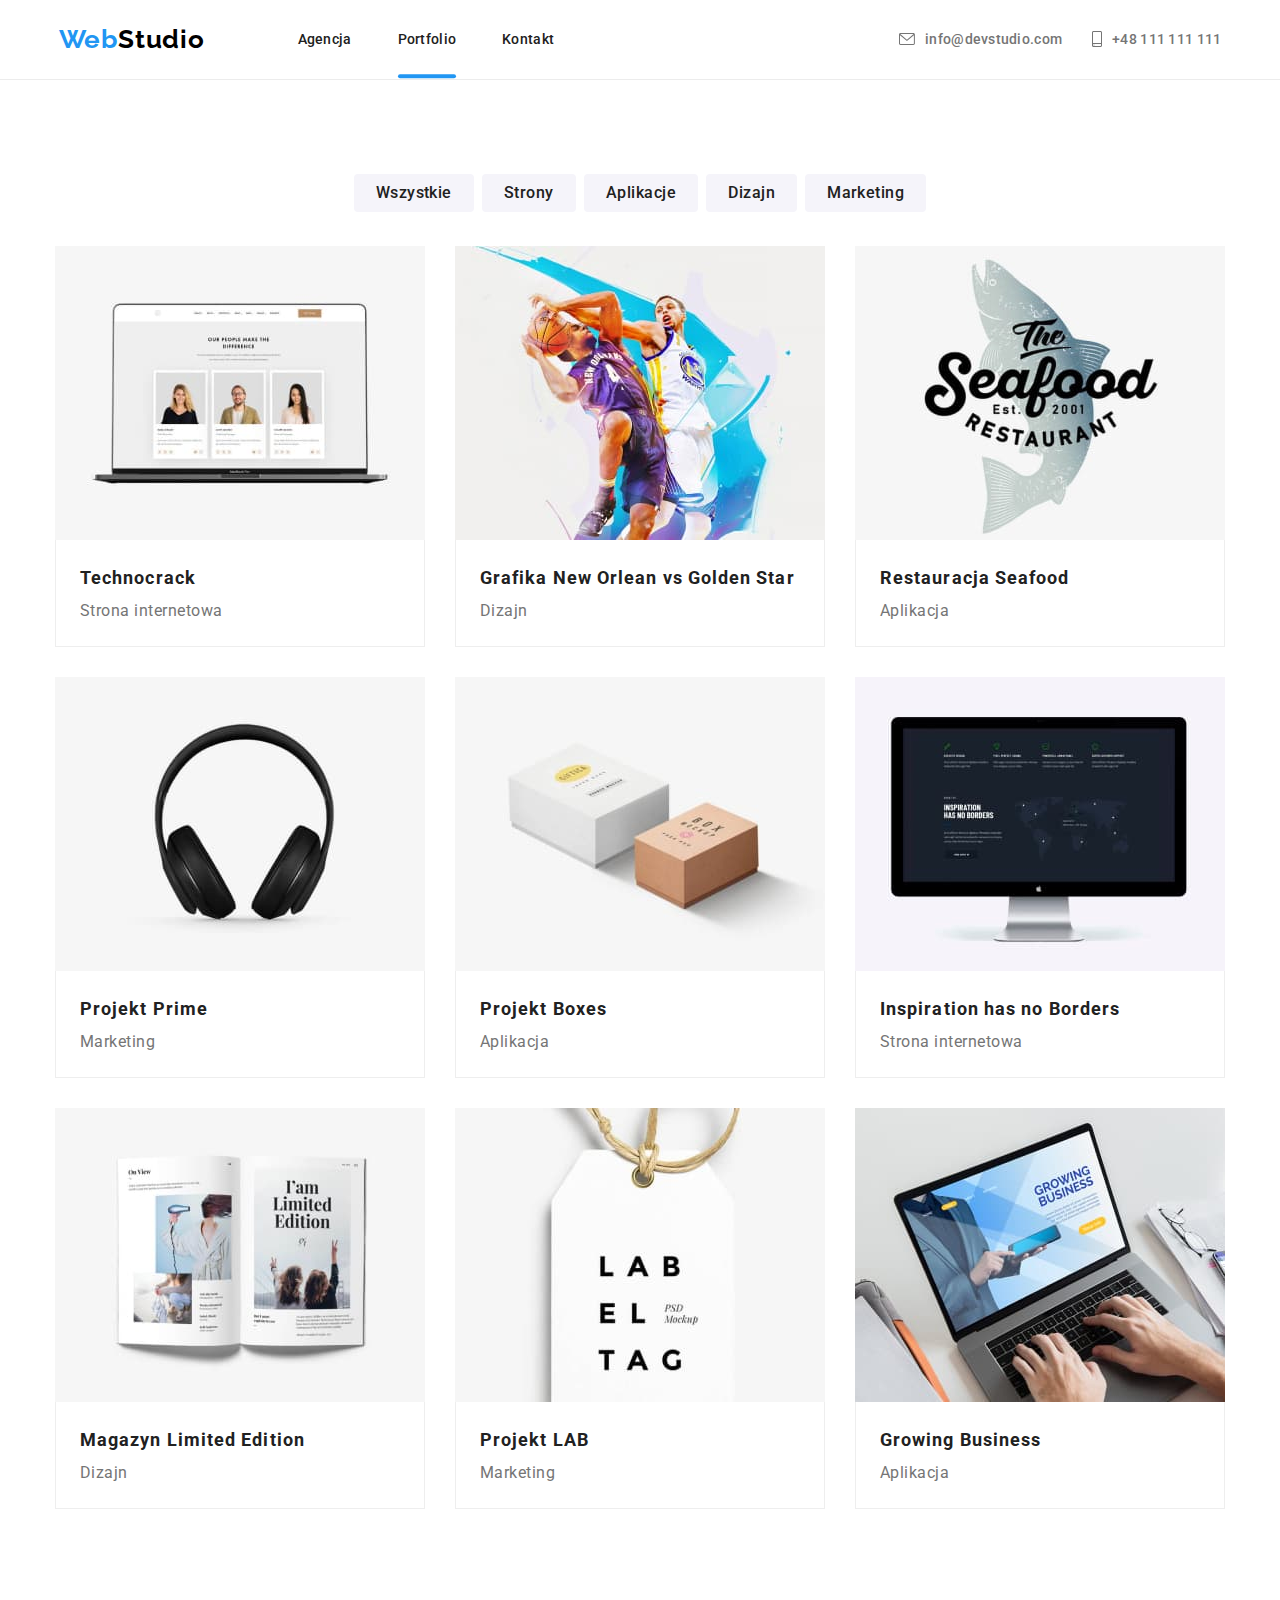
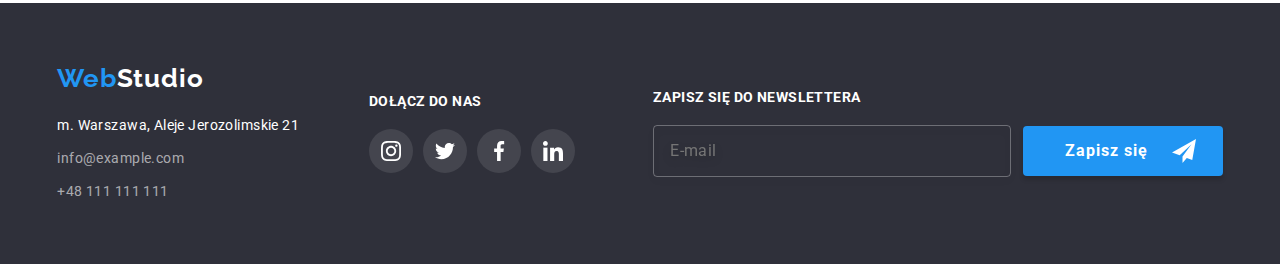
==== commit 52a25e71: "poprawa BEM 4" ====
--- a/portfolio.html
+++ b/portfolio.html
@@ -13,61 +13,68 @@
       <title>Portfolio</title>
 </head>
 <body>
-      <header class="main-header section">
+      <header class="page-header">
             <div class="container">
                   <!--logo-->
-                  <a class="logo-header" href="index.html"><span class="span-logo">Web</span>Studio</a>
+                  <a class="logo page-header__logo" href="index.html"><span class="logo__span">Web</span>Studio</a>
                   <!--menu-->
-                  <nav>
-                        <ul class="navigation-list list">
-                              <li class="navigation-item">
-                                    <a class="navigation-item-link" href="index.html">Agencja</a>
-                              </li>
-                              <li class="navigation-item">
-                                    <a class="navigation-item-link active" href="portfolio.html">Portfolio</a>
-                              </li>
-                              <li class="navigation-item">
-                                    <a class="navigation-item-link" href="#">Kontakt</a>
+                  <nav class="navigation">
+                        <ul class="list navigation__list">
+                              <li class="navigation__item">
+                                    <a class="navigation__link" href="index.html">Agencja</a>
+                              </li>
+                              <li class="navigation__item">
+                                    <a class="navigation__link navigation__link--active" href="portfolio.html">Portfolio</a>
+                              </li>
+                              <li class="navigation__item">
+                                    <a class="navigation__link" href="#">Kontakt</a>
                               </li>
                         </ul>
                   </nav>
-      
-                  <a class="navigation-mail" href="mailto:info@devstudio.com"><svg class="mail-icon" width="16" height="12">
-                              <use href="images/icons.svg#icon-envelope"></use>
-                        </svg>info@devstudio.com</a>
-                  <a class="navigation-phone" href="tel:48111111111"><svg class="phone-icon" width="10" height="16">
-                              <use href="images/icons.svg#icon-smartphone"></use>
-                        </svg>+48 111 111 111</a>
+                  <ul class="list page-header__list">
+                        <li class="page_header__item">
+                              <a class="page-header__contact" href="mailto:info@devstudio.com"><svg class="page-header__icon"
+                                          width="16" height="12">
+                                          <use href="images/icons.svg#icon-envelope"></use>
+                                    </svg>info@devstudio.com</a>
+                        </li>
+                        <li class="page_header__item">
+                              <a class="page-header__contact" href="tel:48111111111"><svg class="page-header__icon" width="10"
+                                          height="16">
+                                          <use href="images/icons.svg#icon-smartphone"></use>
+                                    </svg>+48 111 111 111</a>
+                        </li>
+                  </ul>
             </div>
       </header>
       <main class="main-content">
+            <section class="section filters">
+                  <div class="container">
+                        <ul class="list">
+                              <li class="filters__item">
+                                    <button class="button filters__button"  type="button">Wszystkie</button>
+                              </li>
+                              <li class="filters__item">
+                                    <button class="button filters__button" type="button">Strony</button>
+                              </li>
+                              <li class="filters__item">
+                                    <button class="button filters__button" type="button">Aplikacje</button>
+                              </li>
+                              <li class="filters__item">
+                                    <button class="button filters__button" type="button">Dizajn</button>
+                              </li>
+                              <li class="filters__item">
+                                    <button class="button filters__button" type="button">Marketing</button>
+                              </li>
+                        </ul>
+                  </div>
+            </section>
+            <section class="section projects">
             <div class="container">
-            <section class="buttons section">
-                  <ul class="buttons-list list">
-                        <li class="buttons-list-item"><button class="buttons-list-item-button"  type="button">
-                              Wszystkie
-                        </button></li>
-                        <li class="buttons-list-item"><button class="buttons-list-item-button" type="button">
-                              Strony
-                        </button></li>
-                        <li class="buttons-list-item"><button class="buttons-list-item-button" type="button">
-                              Aplikacje
-                        </button></li>
-                        <li class="buttons-list-item"><button class="buttons-list-item-button" type="button">
-                              Dizajn
-                        </button></li>
-                        <li class="buttons-list-item"><button class="buttons-list-item-button" type="button">
-                              Marketing
-                        </button></li>
-                  </ul>
-            </section>
-            </div>
-            <section class="images section">
-            <div class="container">
-                  <ul class="images-list list">
-                        <li class="images-list-item">
-                              <figure class="images-list-item-figure">
-                                    <div class="images-list-image-container">
+                  <ul class="projects__list">
+                        <li class="projects__item">
+                              <figure class="projects__figure">
+                                    <div class="projects__container">
                                           <img 
                                           src="images/portfoliostrona.jpg" 
                                           alt="laptop z otwartą stroną internetową"
@@ -80,9 +87,9 @@
                                     <figcaption class="images-caption"><span class="images-caption-title">Technocrack<br></span>Strona internetowa</figcaption>
                               </figure>
                         </li>
-                        <li class="images-list-item">
-                              <figure class="images-list-item-figure">
-                                    <div class="images-list-image-container">
+                        <li class="projects__item">
+                              <figure class="projects__figure">
+                                    <div class="projects__container">
                                           <img 
                                           src="images/portfoliodizajn.jpg" 
                                           alt="koszykarze"
@@ -95,9 +102,9 @@
                                     <figcaption class="images-caption"><span class="images-caption-title">Grafika New Orlean vs Golden Star<br></span>Dizajn</figcaption>
                               </figure>
                         </li>
-                        <li class="images-list-item">
-                              <figure class="images-list-item-figure">
-                                    <div class="images-list-image-container">
+                        <li class="projects__item">
+                              <figure class="projects__figure">
+                                    <div class="projects__container">
                                           <img 
                                           src="images/portfolioaplikacja.jpg" 
                                           alt="szyld restauracji seafood"
@@ -110,9 +117,9 @@
                                     <figcaption class="images-caption"><span class="images-caption-title">Restauracja Seafood<br></span>Aplikacja</figcaption>
                               </figure>
                         </li>
-                        <li class="images-list-item">
-                              <figure class="images-list-item-figure">
-                                    <div class="images-list-image-container">
+                        <li class="projects__item">
+                              <figure class="projects__figure">
+                                    <div class="projects__container">
                                           <img 
                                           src="images/portfoliomarketing.jpg" 
                                           alt="słuchawki bezprzewodowe"
@@ -125,9 +132,9 @@
                                     <figcaption class="images-caption"><span class="images-caption-title">Projekt Prime<br></span>Marketing</figcaption>
                               </figure>
                         </li>
-                        <li class="images-list-item">
-                              <figure class="images-list-item-figure">
-                                    <div class="images-list-image-container">
+                        <li class="projects__item">
+                              <figure class="projects__figure">
+                                    <div class="projects__container">
                                           <img 
                                           src="images/portfolioaplikacja2.jpg" 
                                           alt="białe i brązowe pudełko obok siebie"
@@ -140,9 +147,9 @@
                                     <figcaption class="images-caption"><span class="images-caption-title">Projekt Boxes<br></span>Aplikacja</figcaption>
                               </figure>
                         </li>
-                        <li class="images-list-item">
-                              <figure class="images-list-item-figure">
-                                    <div class="images-list-image-container">
+                        <li class="projects__item">
+                              <figure class="projects__figure">
+                                    <div class="projects__container">
                                           <img 
                                           src="images/portfoliostrona2.jpg" 
                                           alt="monitor z wyświetloną na nim mapą świata"
@@ -155,9 +162,9 @@
                                     <figcaption class="images-caption"><span class="images-caption-title">Inspiration has no Borders<br></span>Strona internetowa</figcaption>
                               </figure>
                         </li>
-                        <li class="images-list-item">
-                              <figure class="images-list-item-figure">
-                                    <div class="images-list-image-container">
+                        <li class="projects__item">
+                              <figure class="projects__figure">
+                                    <div class="projects__container">
                                           <img 
                                           src="images/portfoliodizajn2.jpg" 
                                           alt="otwarta książka w środku tekst i obrazek"
@@ -170,9 +177,9 @@
                                     <figcaption class="images-caption"><span class="images-caption-title">Magazyn Limited Edition<br></span>Dizajn</figcaption>
                               </figure>
                         </li>
-                        <li class="images-list-item">
-                              <figure class="images-list-item-figure">
-                                    <div class="images-list-image-container">
+                        <li class="projects__item">
+                              <figure class="projects__figure">
+                                    <div class="projects__container">
                                           <img 
                                           src="images/portfoliomarketing2.jpg" 
                                           alt="zawieszka-label"
@@ -185,9 +192,9 @@
                                     <figcaption class="images-caption"><span class="images-caption-title">Projekt LAB<br></span>Marketing</figcaption>
                               </figure>
                         </li>
-                        <li class="images-list-item">
-                              <figure class="images-list-item-figure">
-                                    <div class="images-list-image-container">
+                        <li class="projects__item">
+                              <figure class="projects__figure">
+                                    <div class="projects__container">
                                           <img 
                                           src="images/portfolioaplikacja3.jpg" 
                                           alt="osoba pracująca przy laptopie-widać tylko ręce na klawiaturze"
@@ -204,51 +211,54 @@
             </div>
             </section>
       </main>
-      <footer class="foot section">
+      <footer class="section page-footer">
             <div class="container">
-                  <div class="foot-logo-address">
-                        <div class="logo-footer-element">
-                              <a class="logo-footer" href="index.html"><span class="span-logo">Web</span>Studio</a>
-                        </div>
+                  <div class="page-footer__address-container">
+                        <a class="logo page-footer__logo" href="index.html"><span class="logo__span">Web</span>Studio</a>
                         <!--Address-->
-                        <address class="address"><span class="address-span">m. Warszawa, Aleje Jerozolimskie 21</span><br><span class="address-span"><a class="address-mail"
-                                          href="mailto:info@example.com">info@example.com</a></span><br><span class="address-span"><a class="address-phone" href="tel:48111111111">+48 111 111 111</a></span>
-                        </address>
-                  </div>
-                  <div class="social-foot">
-                        <h3 class="head-three head-foot">Dołącz do nas</h3>
-                        <ul class="foot-social-list list">
-                              <li class="foot-social-list-item">
-                                    <a href="#" class="foot-social-list-link">
-                                          <svg class="foot-social-list-icon" width="20" height="20">
+                        <address class="address page-footer__address"><span class="address__span">m. Warszawa, Aleje Jerozolimskie 21</span><br><a class="address__contact"
+                                    href="mailto:info@example.com">info@example.com</a><br><a class="address__contact"
+                                    href="tel:48111111111">+48 111 111 111</a></address>
+                  </div>
+                  <div class="page-footer__socials">
+                        <h3 class="third-heading page-footer__third-heading">Dołącz do nas</h3>
+                        <ul class="list">
+                              <li class="socials">
+                                    <a href="#" class="socials__link page-footer__socials__link">
+                                          <svg class="socials__icon" width="20" height="20">
                                                 <use href="images/icons.svg#icon-instagram"></use>
-                                          </svg></a>
-                              </li>
-                              <li class="foot-social-list-item">
-                                    <a href="#" class="foot-social-list-link">
-                                          <svg class="foot-social-list-icon" width="20" height="20">
+                                          </svg>
+                                    </a>
+                              </li>
+                              <li class="socials">
+                                    <a href="#" class="socials__link page-footer__socials__link">
+                                          <svg class="socials__icon" width="20" height="20">
                                                 <use href="images/icons.svg#icon-twitter"></use>
-                                          </svg></a>
-                              </li>
-                              <li class="foot-social-list-item">
-                                    <a href="#" class="foot-social-list-link">
-                                          <svg class="foot-social-list-icon" width="20" height="20">
+                                          </svg>
+                                    </a>
+                              </li>
+                              <li class="socials">
+                                    <a href="#" class="socials__link page-footer__socials__link">
+                                          <svg class="socials__icon" width="20" height="20">
                                                 <use href="images/icons.svg#icon-facebook"></use>
-                                          </svg></a>
-                              </li>
-                              <li class="foot-social-list-item">
-                                    <a href="#" class="foot-social-list-link">
-                                          <svg class="foot-social-list-icon" width="20" height="20">
+                                          </svg>
+                                    </a>
+                              </li>
+                              <li class="socials">
+                                    <a href="#" class="socials__link page-footer__socials__link">
+                                          <svg class="socials__icon" width="20" height="20">
                                                 <use href="images/icons.svg#icon-linkedin"></use>
-                                          </svg></a>
+                                          </svg>
+                                    </a>
                               </li>
                         </ul>
                   </div>
-                  <div class="foot-newsletter-container">
-                        <h3 class="head-three head-foot">Zapisz się do newslettera</h3>
-                        <form action="#" class="foot-newsletter-form">
-                              <input type="email" name="user-email" placeholder="E-mail" class="foot-newsletter-form-input">
-                              <button type="submit" class="foot-newsletter-submit">Zapisz się <svg class="submit-icon">
+                  <div class="page-footer__form-container">
+                        <h3 class="third-heading page-footer__third-heading">Zapisz się do newslettera</h3>
+                        <form action="#" class="page-footer__form">
+                              <input type="email" name="user-email" placeholder="E-mail" class="page-footer__input">
+                              <button type="submit" class="button page-footer__button">Zapisz się <svg
+                                          class="page-footer__icon">
                                           <use href="images/icons.svg#icon-send"></use>
                                     </svg></button>
                         </form>
--- a/css/style.css
+++ b/css/style.css
@@ -44,7 +44,7 @@
 }
 
 
-
+/* components */
 
 
 .list {
@@ -65,7 +65,7 @@
   padding-top: 94px;
 }
 
-.head-two {
+.second-heading {
   font-weight: 700;
   font-size: 36px;
   font-weight: 700;
@@ -77,7 +77,7 @@
   
 }
 
-.head-three {
+.third-heading {
   font-weight: 700;
   font-size: 14px;
   line-height: 1.143;
@@ -85,9 +85,59 @@
   text-transform: uppercase;
 }
 
-.span-logo {
+.logo {
+  font-family: var(--second-font);
+  font-weight: 700;
+  font-size: 26px;
+  line-height: 1.192;
+  letter-spacing: 0.03em;
+  text-decoration: none;
+}
+
+.logo__span {
   color: var(--decorative-color);
 }
+
+.button {
+  font-weight: 700;
+  font-size: 16px;
+  line-height: 1.875;
+  text-align: center;
+  letter-spacing: 0.06em;
+  color: var(--white-color);
+  background-color: var(--decorative-color);
+  box-shadow: 0px 4px 4px rgba(0, 0, 0, 0.15);
+  border-style: none;
+  border-radius: 4px;
+  cursor: pointer;
+}
+
+.socials:not(:last-child) {
+  margin-right: 10px;
+}
+
+.socials__link {
+  display: flex;
+  padding: 12px;
+  border-radius: 50%;
+  fill: var(--icon-first-color);
+  transition-duration: 250ms;
+  transition-timing-function: cubic-bezier(0.4, 0, 0.2, 1);
+}
+
+.address {
+  font-style: normal;
+  font-weight: 400;
+  font-size: 14px;
+  line-height: 1.714;
+  letter-spacing: 0.03em;
+  color: var(--white-color);
+  white-space: pre;
+}
+
+
+
+/* END COMPONENTS */
 
 /* HEADER */
 
@@ -107,14 +157,7 @@
 
 
 /* logo */
-.logo {
-  font-family: var(--second-font);
-  font-weight: 700;
-  font-size: 26px;
-  line-height: 1.192;
-  letter-spacing: 0.03em;
-  text-decoration: none;
-}
+
 
 .page-header__logo {
   margin-right: 93px;
@@ -172,7 +215,7 @@
   transform: translateY(31.25px)
 }
 
-.active::after {
+.navigation__link--active::after {
   content: "";
   display: block;
   position: absolute;
@@ -187,23 +230,15 @@
 
 /* kontakt */
 
-.mail-icon {
+.page-header__icon {
   margin-right: 10px;
 }
 
-.phone-icon {
-  margin-right: 10px;
-}
-
-.page-header__list {
-  justify-content: flex-start;
-}
-
-.page-header__link:not(:last-of-type) {
+.page_header__item:not(:last-child) {
   margin-right: 30px;
 }
 
-.page-header__link {
+.page-header__contact {
   display: flex;
   align-items: center;
   font-weight: 500;
@@ -218,19 +253,19 @@
   transition-timing-function: cubic-bezier(0.4, 0, 0.2, 1);
 }
 
-.page-header__link:hover,
-.page-header__link:focus {
+.page-header__contact:hover,
+.page-header__contact:focus {
   color: var(--decorative-color);
   fill: var(--decorative-color);
 }
 
 /* header */
 
-.solutions .container {
+.hero .container {
   padding: 200px 0;
 }
 
-.solutions {
+.hero {
   background-color: var(--main-background-color);
   background-image: 
   linear-gradient(rgba(47, 48, 58, 0.4), rgba(47, 48, 58, 0.4)),
@@ -240,7 +275,7 @@
   padding: 0;
 }
 
-.head-one {
+.hero__heading {
   font-weight: 900;
   font-size: 44px;
   line-height: 1.36;
@@ -252,19 +287,9 @@
   margin-bottom: 30px;
 }
 
-.button-one {
+
+.hero__button {
   display: block;
-  font-weight: 700;
-  font-size: 16px;
-  line-height: 1.875;
-  text-align: center;
-  letter-spacing: 0.06em;
-  color: var(--white-color);
-  background-color: var(--decorative-color);
-  box-shadow: 0px 4px 4px rgba(0, 0, 0, 0.15);
-  border-style: none;
-  border-radius: 4px;
-  cursor: pointer;
   padding: 10px 41px;
   margin: 0 auto;
 }
@@ -272,7 +297,7 @@
 
 /* Nasze atuty */
 
-.advantages-icon {
+.advantages__icon {
   background-color: var(--second-background-color);
   width: 270px;
   height: 120px;
@@ -282,16 +307,11 @@
   filter: drop-shadow(0px 4px 4px rgba(0, 0, 0, 0.25));
 }
 
-.advantages-list {
-  display: flex;
-  justify-content: center;
-}
-
-.advantages-item:not(:last-child) {
+.advantages__item:not(:last-child) {
   margin-right: 30px;
 }
 
-.advantages-item-paragraph {
+.advantages__paragraph {
   font-size: 14px;
   line-height: 1.714;
   letter-spacing: 0.03em;
@@ -307,20 +327,15 @@
   justify-content: center;
 }
 
-.activities-list {
-  display: flex;
-  justify-content: center;
-}
-
-.activities-item {
+.activities__item {
   position: relative;
 }
 
-.activities-item:not(:last-child) {
+.activities__item:not(:last-child) {
   margin-right: 30px;
 }
 
-.activities-image-label {
+.activities__label {
   position: absolute;
   background-color: rgba(47, 48, 58, 0.8);
   padding: 27px 90px;
@@ -330,7 +345,7 @@
   z-index: 1;
 }
 
-.activities-label-paragraph {
+.activities__paragraph {
   font-weight: 700;
   font-size: 14px;
   line-height: 1.143;
@@ -347,16 +362,11 @@
   background-color: var(--second-background-color);
 }
 
-.team-list {
-  display: flex;
-  justify-content: center;
-}
-
-.team-list-item:not(:last-child) {
+.team__item:not(:last-child) {
   margin-right: 30px;
 }
 
-.team-list-item-figure {
+.team__figure {
   box-shadow: 0px 1px 3px rgba(0, 0, 0, 0.12),
   0px 1px 1px rgba(0, 0, 0, 0.14),
   0px 2px 1px rgba(0, 0, 0, 0.2);
@@ -364,7 +374,7 @@
   margin: 0;
 }
 
-.team-caption {
+.team__caption {
   display: inline-block;
   font-weight: 500;
   font-size: 16px;
@@ -377,7 +387,7 @@
   padding-bottom: 30px;
 }
 
-.team-span-caption {
+.team__span {
   display: inline-block;
   font-weight: 400;
   font-size: 16px;
@@ -389,30 +399,12 @@
   margin-bottom: 16px;
 }
 
-/* social icon */
-
-.team-social-list {
-  display: flex;
-  justify-content: center;
-  align-items: center;
-}
-
-.social-list-item:not(:last-child) {
-  margin-right: 10px;
-}
-
-.social-list-link {
-  display: flex;
-  padding: 12px;
-  border-radius: 50%;
-  fill: var(--icon-first-color);
+.team__socials__link {
   transition-property: fill, background-color;
-  transition-duration: 250ms;
-  transition-timing-function: cubic-bezier(0.4, 0, 0.2, 1);
-}
-
-.social-list-link:hover,
-.social-list-link:focus {
+}
+
+.team__socials__link:hover,
+.team__socials__link:focus {
   fill: var(--white-color);
   background-color: var(--decorative-color);
 }
@@ -420,17 +412,11 @@
 
 /* Nasi klienci */
 
-.clients-list {
-  display: flex;
-  justify-content: center;
-  align-items: center;
-}
-
-.clients-list-item:not(:last-child) {
+.clients__item:not(:last-child) {
   margin-right: 30px;
 }
 
-.clients-list-link {
+.clients__link {
   display: flex;
   padding: 16px 32px;
   border-radius: 4px;
@@ -441,8 +427,8 @@
   transition-timing-function: cubic-bezier(0.4, 0, 0.2, 1);
 }
 
-.clients-list-link:hover,
-.clients-list-link:focus {
+.clients__link:hover,
+.clients__link:focus {
   fill: var(--decorative-color);
   border-color: var(--decorative-color);
 }
@@ -450,36 +436,39 @@
 
 
 /* footer */
-.foot {
+.page-footer {
   background-color: var(--main-background-color);
   padding: 0;
 }
 
-.foot .container {
-  display: flex;
-}
-
-
-
-
-.address {
+.page-footer .container {
+  display: flex;
+  align-items: center;
+  justify-content: center;
+}
+
+.page-footer__address-container {
+  display: block;
+  padding-top: 60px;
+  padding-bottom: 60px;
+}
+
+.page-footer__address {
+  margin-right: 70px;
+}
+
+.address__span {
   display: inline-block;
-  font-style: normal;
+  margin-bottom: 9px;
+}
+
+.address__contact:not(:last-child) {
+  margin-bottom: 9px;
+}
+
+.address__contact {
+  display: inline-block;
   font-weight: 400;
-  font-size: 14px;
-  line-height: 1.714;
-  letter-spacing: 0.03em;
-  color: var(--white-color);
-  padding-bottom: 60px;
-  white-space: pre;
-}
-
-.address-mail,
-.address-phone {
-  font-weight: 400;
-  font-size: 14px;
-  line-height: 1.714;
-  letter-spacing: 0.03em;
   color: rgba(255, 255, 255, 0.6);
   text-decoration: none;
   transition-property: color;
@@ -487,18 +476,10 @@
   transition-timing-function: cubic-bezier(0.4, 0, 0.2, 1);
 }
 
-.address-mail:hover,
-.address-mail:focus,
-.address-phone:hover,
-.address-phone:focus {
+.address__contact:hover,
+.address__contact:focus {
   color: var(--decorative-color);
 }
-
-.address-span:not(:last-child) {
-  display: inline-block;
-  margin-bottom: 9px;
-}
-
 
 
 .page-footer__logo {
@@ -507,66 +488,36 @@
   margin-bottom: 20px;
 }
 
-.logo-footer-element {
-  padding-top: 60px;
-}
-
-/* social foot */
-.head-foot {
+/* social footer */
+
+.page-footer__third-heading {
   color: var(--white-color);
   margin-bottom: 20px;
 }
 
-.foot-social-list {
-  display: flex;
-  justify-content: flex-start;
-  align-items: center;
-}
-
-.foot-social-list-item:not(:last-child) {
-  margin-right: 10px;
-}
-
-.foot-social-list-link {
-  display: flex;
-  padding: 12px;
-  border-radius: 50%;
+.page-footer__socials__link {
   fill: var(--white-color);
   background-color: rgba(255, 255, 255, 0.1);
   transition-property: background-color;
-  transition-duration: 250ms;
-  transition-timing-function: cubic-bezier(0.4, 0, 0.2, 1);
-}
-
-.foot-social-list-link:hover,
-.foot-social-list-link:focus {
-  fill: var(--white-color);
+}
+
+.page-footer__socials__link:hover,
+.page-footer__socials__link:focus {
   background-color: var(--decorative-color);
 }
 
-
-
-.social-foot {
-  padding-top: 72px;
-}
-
-.foot-logo-address {
-  margin-right: 70px;
-}
-
 /* Foot form */
 
-.foot-newsletter-container {
-  padding-top: 72px;
+.page-footer__form-container {
   margin-left: 78px;
 }
 
-.foot-newsletter-form {
+.page-footer__form {
   display: flex;
   align-items: center;
 }
 
-.foot-newsletter-form-input {
+.page-footer__input {
   width: 358px;
   padding: 15px 0;
   padding-left: 16px;
@@ -577,33 +528,22 @@
   border-radius: 4px;
 }
 
-.foot-newsletter-form-input:placeholder-shown {
+.page-footer__input:placeholder-shown {
   font-size: 16px;
   line-height: 1.25;
   letter-spacing: 0.03em;
   color: rgba(255, 255, 255, 0.6);
 }
 
-.foot-newsletter-submit {
+.page-footer__button {
   display: flex;
   align-items: center;
   padding: 10px;
   padding-left: 42px;
   padding-right: 27px;
-  background-color: var(--decorative-color);
-  border-style: none;
-  box-shadow: 0px 4px 4px rgba(0, 0, 0, 0.15);
-  border-radius: 4px;
-  font-weight: 700;
-  text-align: center;
-  font-size: 16px;
-  line-height: 1.875;
-  letter-spacing: 0.06em;
-  color: var(--white-color);
-  cursor: pointer;
-}
-
-.submit-icon {
+}
+
+.page-footer__icon {
   margin-left: 24px;
   width: 24px;
   height: 24px;
@@ -616,92 +556,76 @@
 
 /* Portfolio buttons */
 
-.buttons {
+.filters {
   padding-bottom: 34px;
 }
 
-.buttons-list {
-  display: flex;
-  justify-content: center;
-}
-
-
-
-.buttons-list-item:not(:last-child) {
+
+.filters__item:not(:last-child) {
   margin-right: 8px;
 }
 
-.buttons-list-item-button {
+.filters__button {
   font-weight: 500;
   font-size: 16px;
   line-height: 1.625;
-  text-align: center;
-  letter-spacing: 0.03em;
+  letter-spacing: 0.03em;
+  color: var(--main-color);
   background-color: var(--second-background-color);
-  border-radius: 4px;
-  border-style: none;
   box-shadow: none;
-  cursor: pointer;
-  height: 38px;
   padding: 6px 22px;
   transition-property: color, background-color, box-shadow;
   transition-duration: 250ms;
   transition-timing-function: cubic-bezier(0.4, 0, 0.2, 1);
 }
 
-
-.buttons-list-item-button:hover,
-.buttons-list-item-button:focus {
+.filters__button:hover,
+.filters__button:focus {
   color: var(--white-color);
   background-color: var(--decorative-color);
   box-shadow: 0px 3px 1px rgba(0, 0, 0, 0.1), 0px 1px 2px rgba(0, 0, 0, 0.08),
     0px 2px 2px rgba(0, 0, 0, 0.12);
 }
 
-.images .container {
-  display: flex;
-  justify-content: center;
-}
-
-.images {
+/* projekty portfolio */
+
+.projects {
   padding-top: 0;
 }
 
-.images-list {
+.projects__list {
   display: flex;
   flex-wrap: wrap;
   margin-right: -30px;
   margin-top: -30px;
-}
-
-.images-list-item {
+  list-style: none;
+}
+
+.projects__item {
   margin-right: 30px;
   margin-top: 30px;
   flex-basis: calc(100% / 3 - 30px);
 }
 
-.images-list-item:nth-of-type(3n) {
+.projects__item:nth-of-type(3n) {
   margin-right: 0;
 }
 
-
-
-
-.images-list-item-figure {
+.projects__figure {
   margin: 0;
   transition-property: box-shadow;
   transition-duration: 250ms;
   transition-timing-function: cubic-bezier(0.4, 0, 0.2, 1);
 }
 
-.images-list-item-figure:hover {
+.projects__figure:hover {
   box-shadow: 0px 1px 1px rgba(0, 0, 0, 0.12),
   0px 4px 4px rgba(0, 0, 0, 0.06),
   1px 4px 6px rgba(0, 0, 0, 0.16);
   cursor: pointer;
 }
 
-.images-list-image-container {
+.projects__container {
   position: relative;
   overflow: hidden;
 }
@@ -725,13 +649,13 @@
   margin: 0;
 }
 
-.images-list-item-figure .images-list-image-overlay {
+.projects__figure .images-list-image-overlay {
   transition-property: transform;
   transition-duration: 250ms;
   transition-timing-function: cubic-bezier(0.4, 0, 0.2, 1);
 }
 
-.images-list-item-figure:hover .images-list-image-overlay {
+.projects__figure:hover .images-list-image-overlay {
   transform: translateY(0);
 }
 
